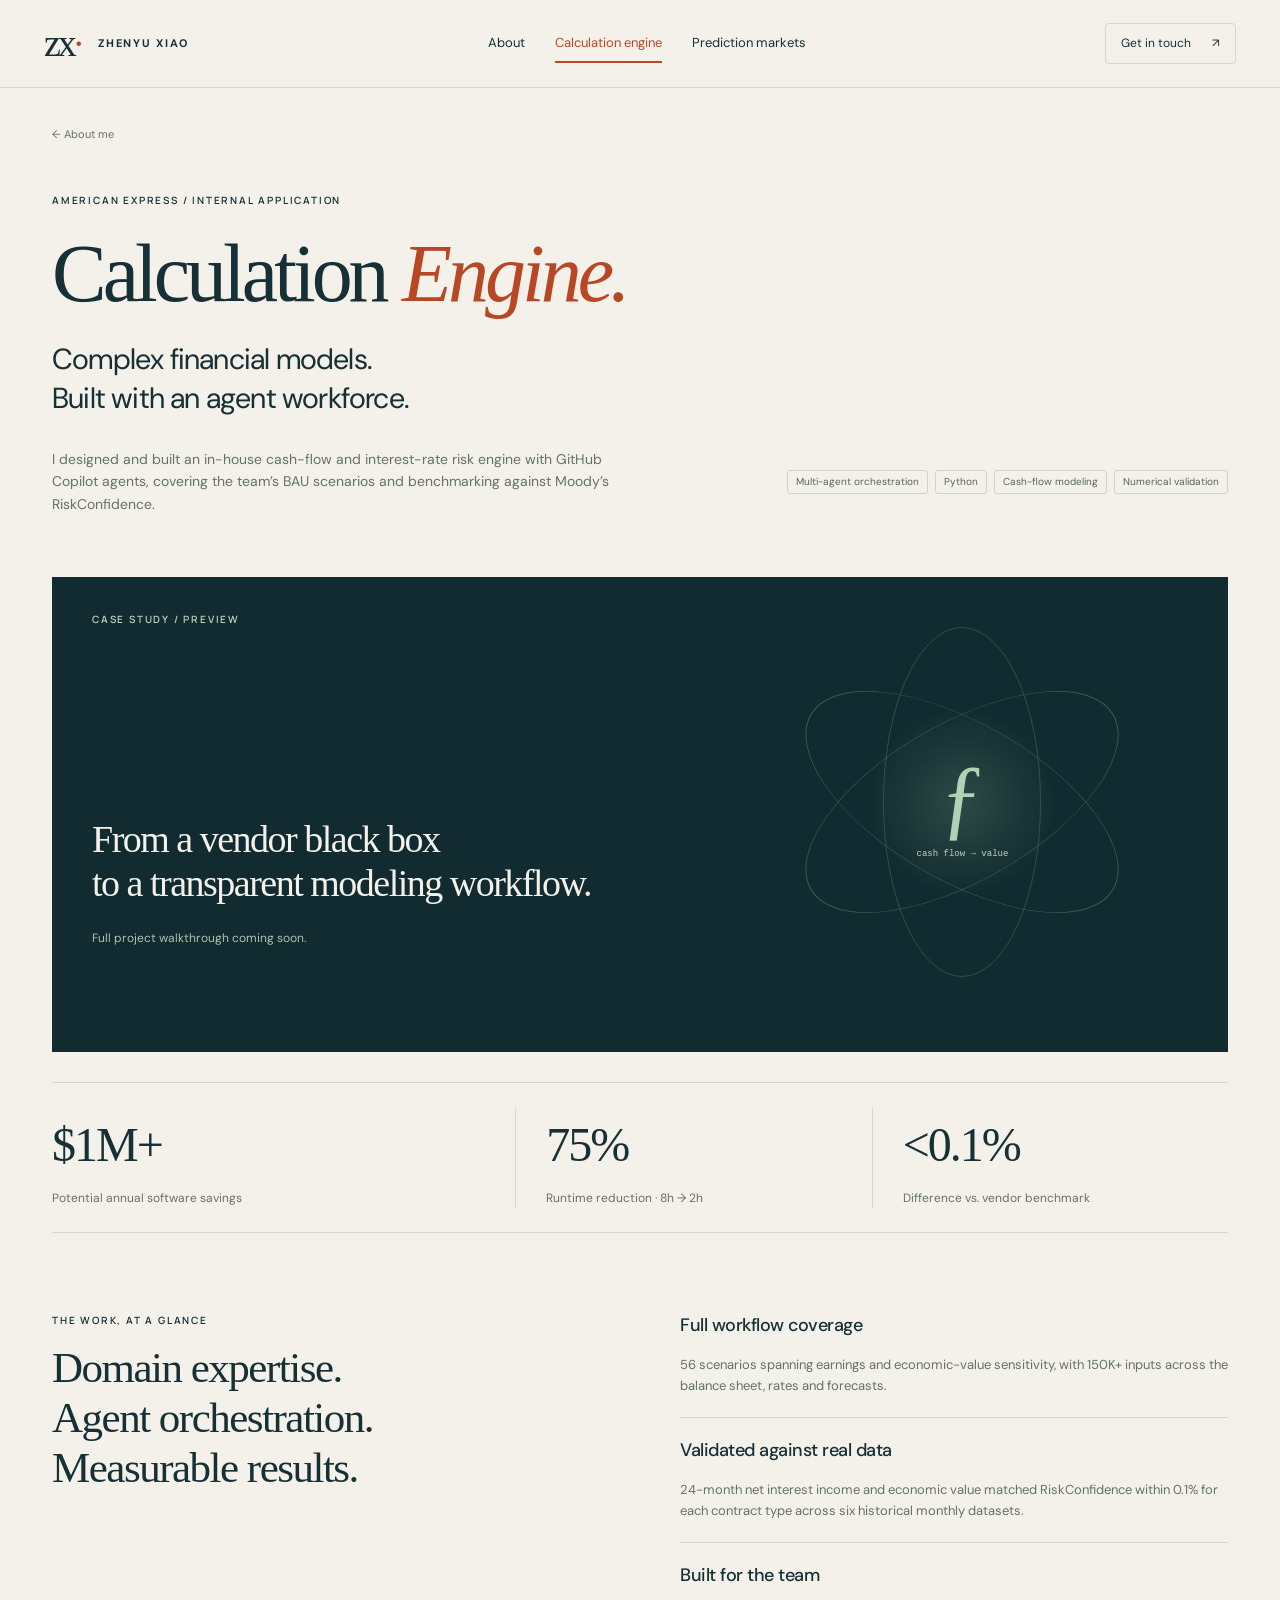
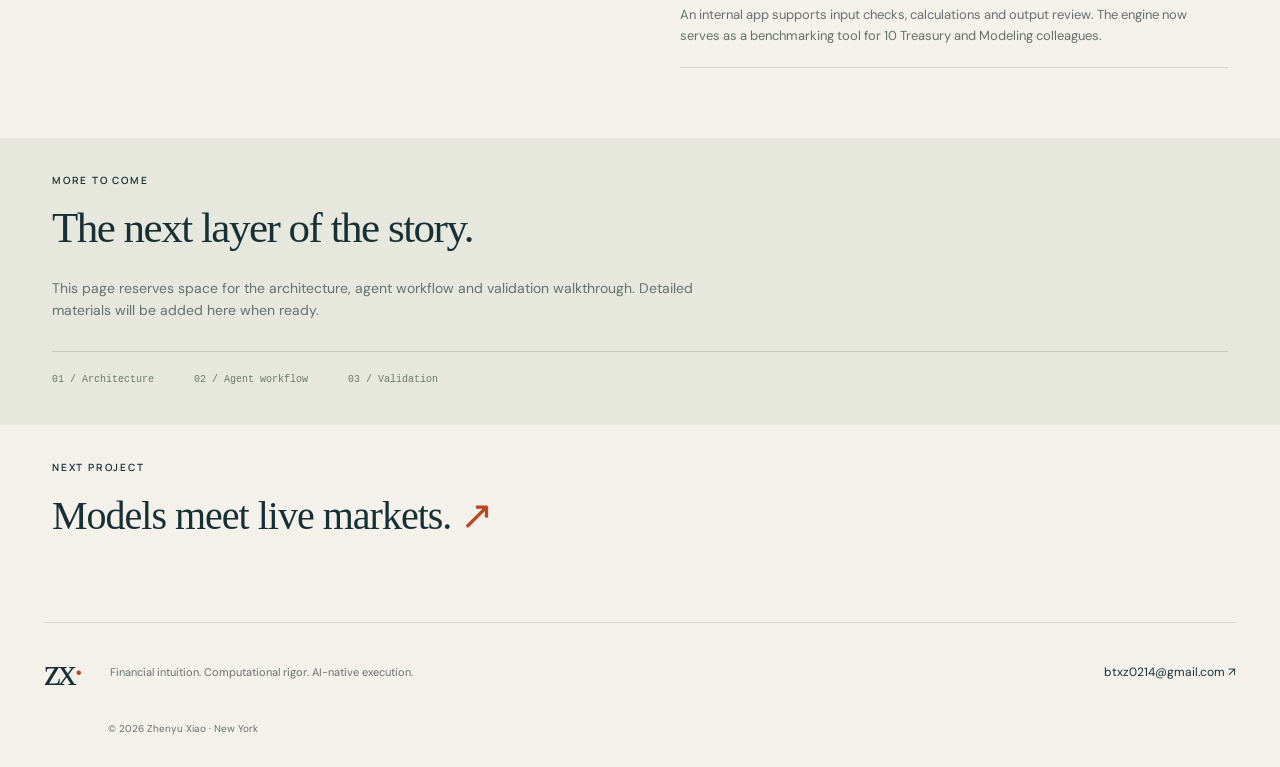
==== calculation-engine.html @ 81c1f1ec "Add personal portfolio website" ====
<!doctype html><html lang="en"><head><meta charset="utf-8"><meta name="viewport" content="width=device-width, initial-scale=1"><meta name="description" content="Zhenyu Xiao — finance, AI agents and systems that work in real markets."><meta name="theme-color" content="#eeede6"><title>Calculation Engine — Zhenyu Xiao</title><link rel="icon" href="icon.svg" type="image/svg+xml"><link rel="stylesheet" href="style.css"><script src="data.js" defer></script><script src="app.js" defer></script></head><body><a class="skip" href="#main">Skip to content</a><header class="header"><a class="identity" href="index.html" aria-label="Zhenyu Xiao home"><span class="monogram">zx<span>·</span></span><span class="identity-name">ZHENYU XIAO</span></a><nav aria-label="Main navigation"><a href="index.html" >About</a><a href="calculation-engine.html" aria-current="page">Calculation engine</a><a href="polymarket.html" >Prediction markets</a></nav><a class="contact" href="mailto:btxz0214@gmail.com">Get in touch <span>↗</span></a></header><main id="main"><section class="wrap project-hero"><a class="back" href="index.html">← About me</a><div class="eyebrow">AMERICAN EXPRESS / INTERNAL APPLICATION</div><h1>Calculation <em>Engine.</em></h1><p class="project-deck">Complex financial models.<br>Built with an agent workforce.</p><div class="project-intro"><p>I designed and built an in-house cash-flow and interest-rate risk engine with GitHub Copilot agents, covering the team’s BAU scenarios and benchmarking against Moody’s RiskConfidence.</p><div class="tags"><span>Multi-agent orchestration</span><span>Python</span><span>Cash-flow modeling</span><span>Numerical validation</span></div></div></section><section class="wrap"><div class="engine-cover"><span class="eyebrow">CASE STUDY / PREVIEW</span><div class="engine-art" aria-hidden="true"><div class="engine-orbit orbit-a"></div><div class="engine-orbit orbit-b"></div><div class="engine-orbit orbit-c"></div><div class="engine-core">ƒ<span>cash flow → value</span></div></div><h2>From a vendor black box<br>to a transparent modeling workflow.</h2><p>Full project walkthrough coming soon.</p></div><div class="metrics engine-metrics"><div><strong>$1M+</strong><p>Potential annual software savings</p></div><div><strong>75%</strong><p>Runtime reduction · 8h → 2h</p></div><div><strong>&lt;0.1%</strong><p>Difference vs. vendor benchmark</p></div></div></section><section class="wrap engine-summary"><div><span class="eyebrow">THE WORK, AT A GLANCE</span><h2>Domain expertise.<br>Agent orchestration.<br>Measurable results.</h2></div><div><article><h3>Full workflow coverage</h3><p>56 scenarios spanning earnings and economic-value sensitivity, with 150K+ inputs across the balance sheet, rates and forecasts.</p></article><article><h3>Validated against real data</h3><p>24-month net interest income and economic value matched RiskConfidence within 0.1% for each contract type across six historical monthly datasets.</p></article><article><h3>Built for the team</h3><p>An internal app supports input checks, calculations and output review. The engine now serves as a benchmarking tool for 10 Treasury and Modeling colleagues.</p></article></div></section><section class="wrap placeholder"><span class="eyebrow">MORE TO COME</span><h2>The next layer of the story.</h2><p>This page reserves space for the architecture, agent workflow and validation walkthrough. Detailed materials will be added here when ready.</p><div class="placeholder-grid"><span>01 / Architecture</span><span>02 / Agent workflow</span><span>03 / Validation</span></div></section><section class="next-project wrap"><span class="eyebrow">NEXT PROJECT</span><a href="polymarket.html">Models meet live markets. <span>↗</span></a></section></main><footer><a class="monogram" href="index.html">zx<span>·</span></a><p>Financial intuition. Computational rigor. AI-native execution.</p><a href="mailto:btxz0214@gmail.com">btxz0214@gmail.com ↗</a><small>© 2026 Zhenyu Xiao · New York</small></footer></body></html>
---- style.css ----
@import url('https://fonts.googleapis.com/css2?family=DM+Sans:wght@400;500;600;700&family=Manrope:wght@400;500;600;700;800&display=swap');
:root{--paper:#f3f1e9;--ink:#163036;--muted:#65716d;--line:#d4d8ce;--accent:#b84725;--dark:#122b30;--mint:#a6c5b0;--negative:#ab493b}*{box-sizing:border-box}html{scroll-behavior:smooth;scroll-padding-top:110px}body{margin:0;color:var(--ink);background:var(--paper);font:16px/1.6 'DM Sans',Arial,sans-serif}a{color:inherit;text-decoration:none}button,input{font:inherit}button,a,input{touch-action:manipulation}button{cursor:pointer}button:focus-visible,a:focus-visible,input:focus-visible,summary:focus-visible{outline:3px solid #de754d;outline-offset:5px}::selection{background:#e2ae7d;color:#102a2e}.wrap{max-width:1280px;margin:auto;padding-left:52px;padding-right:52px}.header{max-width:1440px;margin:auto;padding:22px 44px;display:flex;align-items:center;justify-content:space-between;gap:30px;border-bottom:1px solid var(--line)}.identity{display:flex;align-items:center;gap:18px}.monogram{font-family:Georgia,serif;font-size:38px;letter-spacing:-3px;line-height:1}.monogram span{color:var(--accent)}.identity-name{font-size:11px;letter-spacing:1.7px;font-weight:700}.header nav{display:flex;gap:30px;font-size:13px}.header nav a{padding:11px 0;position:relative}.header nav a[aria-current]{color:var(--accent)}.header nav a[aria-current]:after{content:'';position:absolute;bottom:2px;left:0;width:100%;height:2px;background:var(--accent)}.contact{font-size:12px;border:1px solid var(--line);padding:10px 15px;border-radius:4px}.contact span{margin-left:18px}.skip{position:fixed;top:-100px;background:white;padding:10px;z-index:99}.skip:focus{top:0}.eyebrow{display:block;font:600 10px/1.5 'Manrope',Arial,sans-serif;letter-spacing:1.8px}.status-dot{display:inline-block;width:6px;height:6px;background:var(--accent);border-radius:50%;vertical-align:2px;margin-right:7px}h1,h2,h3,p{margin-top:0}h1,h2,h3{font-weight:500}h1{font-family:Georgia,'Times New Roman',serif;font-size:clamp(44px,6.4vw,88px);letter-spacing:-4px;line-height:1.09;margin:29px 0 33px}em{font-family:Georgia,serif;font-weight:400;color:var(--accent)}h2{font-family:Georgia,serif;font-size:43px;letter-spacing:-1.5px;line-height:1.16;margin:15px 0 24px}h3{font-size:21px;line-height:1.35;letter-spacing:-.5px}p{color:var(--muted)}.hero{padding-top:73px;padding-bottom:64px}.hero-bottom{display:flex;justify-content:space-between;align-items:end;gap:50px}.hero-bottom p{max-width:640px;font-size:16px;margin:0}.text-link{font-size:13px;border-bottom:1px solid var(--ink);padding-bottom:7px;white-space:nowrap}.text-link span{margin-left:50px}.field-section{padding-bottom:36px}.field-head{display:flex;align-items:end;justify-content:space-between;gap:40px;margin-bottom:22px}.field-head h2{font-size:30px;margin-bottom:0}.field-head p{font-size:13px;margin:0}.field{position:relative;border-radius:5px;background:var(--dark);height:465px;overflow:hidden;color:var(--paper)}#constellation{position:absolute;width:100%;height:100%;inset:0}.field-grid{position:absolute;inset:0;pointer-events:none;background:linear-gradient(90deg,transparent 49.9%,#b9d4bd0a 50%,transparent 50.1%),linear-gradient(transparent 49.8%,#b9d4bd0a 50%,transparent 50.2%);background-size:90px 90px}.field-top{position:absolute;top:23px;left:30px;right:30px;display:flex;justify-content:space-between;align-items:center;font-size:9px;letter-spacing:1.6px;color:#bdd1c5}.field-top button{font-size:10px;color:#bdd1c5;border:0;background:transparent;padding:6px;letter-spacing:0}.field-controls{position:absolute;bottom:26px;left:30px;display:flex;gap:8px}.field-controls button{color:#b9cbc2;background:#17383c;border:1px solid #4b6260;border-radius:3px;padding:8px 12px;font-size:10px}.field-controls button[aria-pressed=true]{color:#172e33;background:#deebdb;border-color:#deebdb}.field-caption{position:absolute;top:119px;left:6%;width:32%;pointer-events:none}.field-caption a{pointer-events:auto;font-size:11px;border-bottom:1px solid #adbcac;padding-bottom:5px;display:inline-block;margin-top:10px}.field-caption h3{font-family:Georgia,serif;font-size:30px;margin:13px 0 17px;letter-spacing:-.6px}.field-caption p{color:#a5bbb4;font-size:13px;max-width:270px}.field-caption>span{font-family:monospace;font-size:10px;color:#c2b384}.field-note{position:absolute;bottom:31px;right:30px;font-size:9px;color:#9fb5ad}.orbit-label{position:absolute;font:9px monospace;letter-spacing:1px;color:#c6d7c4;pointer-events:none}.label-one{top:90px;left:53%}.label-two{top:340px;left:51%}.label-three{top:203px;right:3%}.selected{padding-top:62px;padding-bottom:70px}.section-heading{position:relative;margin-bottom:35px}.section-heading h2{margin-bottom:0}.project-row{display:grid;grid-template-columns:40px 1fr 200px;gap:25px;padding:37px 0;border-top:1px solid var(--line);transition:background .2s}.project-row:last-child{border-bottom:1px solid var(--line)}.project-row:hover{background:#e9e9df}.project-index{font:11px monospace;padding-top:4px;color:var(--muted)}.project-row h3{font-family:Georgia,serif;font-size:32px;margin:10px 0}.project-row h3 span{font-family:Arial;font-size:22px;margin-left:13px;display:inline-block;transition:transform .2s}.project-row:hover h3 span{transform:translate(3px,-3px)}.project-row p{font-size:14px;max-width:650px;margin-bottom:20px}.tags{display:flex;flex-wrap:wrap;gap:7px}.tags span{font-size:10px;border:1px solid #cfd4c9;border-radius:3px;padding:3px 8px;color:#57645e}.project-number{border-left:1px solid var(--line);padding-left:28px;align-self:center}.project-number strong{display:block;font:500 44px Georgia,serif;letter-spacing:-2px}.project-number span{display:block;font-size:11px;line-height:1.7;color:var(--muted);margin-top:13px}.journey{display:grid;grid-template-columns:1fr 1.1fr;gap:90px;padding-top:30px;padding-bottom:90px}.journey-intro p{max-width:330px;font-size:14px}.location{border-top:1px solid var(--line);margin-top:45px;padding-top:20px;max-width:240px}.location span,.location strong{display:block}.location span{font:10px monospace;color:var(--muted)}.location strong{font-size:15px;margin-top:7px;font-weight:500}.timeline{border-left:1px solid #b7c2b5;padding-left:32px}.timeline article{position:relative;padding-bottom:33px}.timeline article:last-child{padding-bottom:0}.timeline article:before{content:'';position:absolute;top:7px;left:-37px;width:9px;height:9px;background:var(--paper);border:1px solid #708679;border-radius:50%}.timeline article:first-child:before{background:var(--accent);border-color:var(--accent)}.timeline time{font:10px monospace;color:var(--accent);letter-spacing:1px}.timeline h3{font-size:21px;margin:10px 0 4px}.timeline article>span{font-size:12px;color:#4c5e59}.timeline p{font-size:13px;margin:13px 0 0}.skills{border-top:1px solid var(--line);border-bottom:1px solid var(--line);padding-top:30px;padding-bottom:30px;display:grid;grid-template-columns:180px 1.2fr 1fr;gap:50px}.skills h3{font-size:14px}.skills p{font-size:12px;margin:0;line-height:1.9}.outro{padding-top:85px;padding-bottom:90px}.outro h2{font-size:52px}.button{display:inline-block;background:var(--ink);color:var(--paper);padding:14px 20px;font-size:12px;border-radius:3px}.button:hover{background:#274e52}footer{border-top:1px solid var(--line);margin:0 44px;padding:30px 0;display:flex;align-items:center;gap:30px;flex-wrap:wrap}footer p{font-size:11px;margin:0;flex:1}footer>a:not(.monogram){font-size:12px}footer small{font-size:10px;color:var(--muted);width:100%;padding-left:64px}.project-hero{padding-top:32px;padding-bottom:62px}.back{font-size:11px;color:var(--muted);display:inline-block;margin-bottom:50px}.project-hero h1{margin:21px 0}.project-deck{font-size:29px;color:var(--ink);line-height:1.35;letter-spacing:-.8px;margin-bottom:30px}.project-intro{display:grid;grid-template-columns:1.2fr 1fr;gap:90px;align-items:center}.project-intro p{font-size:14px;margin:0}.project-intro .tags{justify-content:flex-end}.performance{padding-bottom:70px}.period{position:absolute;right:0;bottom:5px;font:11px monospace;color:var(--muted)}.metrics{display:grid;grid-template-columns:1.3fr 1fr 1fr;border-top:1px solid var(--line);border-bottom:1px solid var(--line);padding:24px 0}.metrics>div{padding-left:30px;border-left:1px solid var(--line)}.metrics>div:first-child{padding-left:0;border:0}.metrics strong{font-family:Georgia,serif;font-weight:400;font-size:48px;letter-spacing:-2px}.metrics strong span{font-size:31px}.metrics p{font-size:12px;margin:5px 0 0}.method-note{font-size:11px;line-height:1.7;margin-top:15px}.chart-panel{background:var(--dark);color:var(--paper);padding:28px 30px;border-radius:4px;margin:28px 0 35px}.chart-header{display:flex;justify-content:space-between;align-items:start}.chart-header .eyebrow{color:#afc7bc;font-size:9px}.chart-header strong{font:32px Georgia;display:block;margin-top:9px}.chart-switch{display:flex;border:1px solid #526a64;border-radius:3px;padding:3px;gap:3px}.chart-switch button{font-size:10px;border:0;background:transparent;color:#c2d1c8;padding:6px 10px;border-radius:2px}.chart-switch button[aria-pressed=true]{background:#d9e6d4;color:#163036}.pnl-chart{height:265px;margin-top:20px}.pnl-chart svg{height:100%;width:100%;overflow:visible}.chart-bottom{display:flex;justify-content:space-between;gap:20px;font-size:10px;color:#bdcec3}.chart-panel input{width:100%;accent-color:#bad1b6;margin-top:18px;cursor:ew-resize}.chart-data{font-size:11px;color:#c2d1c8;margin-top:15px}.chart-data summary{cursor:pointer}.table-scroll{max-height:260px;overflow:auto;margin-top:15px}table{width:100%;border-collapse:collapse;font-size:12px}td,th{text-align:right;padding:8px 12px;border-bottom:1px solid #365055}td:first-child,th:first-child{text-align:left}.breakdown-head{display:flex;justify-content:space-between;align-items:center}.breakdown-head h3{font-size:19px;margin:0}.breakdown-head>span{font-size:10px;color:var(--muted)}.breakdown{margin-top:18px;border-top:1px solid var(--line)}.breakdown-row{display:grid;grid-template-columns:235px 1fr 125px;align-items:center;gap:25px;border-bottom:1px solid var(--line);padding:16px 0}.breakdown-label{font-size:13px}.breakdown-label small{display:block;font-size:10px;color:var(--muted);margin-top:3px}.bar-track{height:5px;position:relative;background:#e1e3d9;border-radius:4px}.bar-fill{display:block;height:5px;background:#537865;border-radius:4px}.breakdown-row.negative .bar-fill{background:#ba695b}.breakdown-value{text-align:right;font:19px Georgia}.negative .breakdown-value{color:var(--negative)}.strategy-section{background:#e7e9df;padding:65px 0}.sport-switch{display:flex;border-bottom:1px solid #b7c4b5;margin-top:40px}.sport-switch button{flex:1;text-align:left;border:0;background:transparent;color:#65756b;padding:15px 18px;font:10px monospace;border-bottom:2px solid transparent}.sport-switch button span{font:20px 'DM Sans',Arial;margin:0 26px 0 14px}.sport-switch button[aria-pressed=true]{border-color:var(--ink);color:var(--ink)}.strategy-content{display:grid;grid-template-columns:.85fr 1.2fr;gap:80px;padding:36px 0 38px;min-height:360px}.strategy-content h3{font:32px/1.15 Georgia;margin:12px 0 18px}.strategy-content p{font-size:13px}.strategy-content .family{border-top:1px solid #c3cbbd;padding:16px 0}.family h4{font-size:14px;font-weight:500;margin:0 0 6px}.family p{font-size:12px;margin:0}.family:first-child{border:0;padding-top:0}.family em{font:9px 'DM Sans';color:var(--accent);font-style:normal;letter-spacing:.7px;display:inline-block;margin-top:7px}.constraint-demo{border-top:1px solid #bfc9ba;padding-top:32px;display:grid;grid-template-columns:1fr 1fr;gap:70px}.constraint-demo h3{font:26px Georgia;margin:12px 0 20px}.constraint-demo p{font-size:13px}.constraint-demo .method-note{font-size:10px}.demo-console{padding:25px;background:#f4f4eb;border:1px solid #c7d0bf;border-radius:3px}.demo-heading{display:flex;justify-content:space-between;align-items:center;font:10px monospace}.demo-heading strong{font:40px Georgia}.demo-console label{font-size:11px;display:block;margin:12px 0}.demo-console input{width:100%;accent-color:var(--ink)}.demo-scale{display:flex;justify-content:space-between;font:9px monospace;color:var(--muted)}.payoff-state{margin-top:30px;border-top:1px solid var(--line);padding-top:20px;font:11px monospace;color:#687467}.payoff-state span{display:block;font:12px 'DM Sans';margin-top:7px}.payoff-state.locked{color:#206444}.engineering{padding-top:75px;padding-bottom:75px}.architecture{display:flex;background:var(--dark);color:var(--paper);padding:30px;gap:15px;margin:40px 0}.architecture>div{flex:1}.architecture>i{align-self:center;font-style:normal;color:#b3c4b3}.architecture span{font:9px monospace;color:#b4c9b7}.architecture h3{font:25px Georgia;margin:10px 0}.architecture p{font-size:11px;color:#b8c9bf;margin:0}.engineering-grid{display:grid;grid-template-columns:repeat(3,1fr);gap:40px}.engineering-grid h3{font-size:17px;margin-top:14px}.engineering-grid p{font-size:13px}.small-index{font:11px monospace;color:var(--accent)}.agent-section{display:grid;grid-template-columns:1fr 1fr;gap:90px;padding-top:35px;padding-bottom:75px;border-top:1px solid var(--line)}.agent-section>div>p{font-size:14px;max-width:450px}.agent-loop{list-style:none;padding:0;margin:0}.agent-loop li{display:flex;gap:20px;padding:18px 0;border-bottom:1px solid var(--line)}.agent-loop li>span{font:10px monospace;color:var(--accent);padding-top:4px}.agent-loop h3{font-size:16px;margin-bottom:7px}.agent-loop p{font-size:12px;margin:0}.next-project{padding-top:35px;padding-bottom:80px}.next-project>a{font:40px/1.3 Georgia;display:block;margin-top:15px;letter-spacing:-1px}.next-project>a>span{color:var(--accent)}.engine-cover{min-height:475px;position:relative;background:var(--dark);color:var(--paper);padding:35px 40px;overflow:hidden}.engine-cover>.eyebrow{color:#bfd0bf}.engine-cover h2{position:relative;margin-top:190px;max-width:650px;font-size:38px}.engine-cover p{position:relative;color:#adc2b4;font-size:12px}.engine-art{position:absolute;right:6%;top:30px;width:390px;height:390px}.engine-orbit{position:absolute;border:1px solid #6f948078;border-radius:50%;inset:20px;transform:rotate(-30deg) scaleY(.45)}.orbit-b{transform:rotate(30deg) scaleY(.45)}.orbit-c{transform:rotate(90deg) scaleY(.45)}.engine-core{position:absolute;inset:100px;display:flex;align-items:center;justify-content:center;flex-direction:column;font:90px Georgia;color:#b0d3b5;border-radius:50%;background:radial-gradient(#799e8044,transparent 70%)}.engine-core span{font:9px monospace;color:#bed6c4;white-space:nowrap}.engine-metrics{margin-top:30px}.engine-summary{display:grid;grid-template-columns:1fr 1fr;gap:80px;padding-top:80px;padding-bottom:70px}.engine-summary article{padding:20px 0;border-bottom:1px solid var(--line)}.engine-summary article:first-child{padding-top:0}.engine-summary h3{font-size:18px}.engine-summary p{font-size:13px;margin:0}.placeholder{background:#e6e8dd;padding-top:35px;padding-bottom:40px}.placeholder p{max-width:650px;font-size:14px}.placeholder-grid{display:flex;gap:40px;border-top:1px solid #c4ccbd;padding-top:22px;margin-top:30px;font:10px monospace;color:#6c7a6a}
@media(min-width:1500px){.hero h1{font-size:88px}}@media(max-width:1000px){.wrap{padding-left:30px;padding-right:30px}.header{padding:18px 30px;gap:20px}.identity-name{display:none}.header nav{gap:20px}.journey,.agent-section{gap:45px}.skills{grid-template-columns:1fr 1fr;gap:30px}.skills>.eyebrow{grid-column:1/-1}.project-row{grid-template-columns:25px 1fr 150px;gap:18px}.field-caption{width:36%}.field-caption h3{font-size:27px}.field-note{display:none}.label-three{right:2%;font-size:8px}.project-intro{gap:40px}.strategy-content{gap:40px}.constraint-demo{gap:35px}.metrics strong{font-size:40px}.breakdown-row{grid-template-columns:210px 1fr 115px;gap:20px}.engine-art{right:-5%}.engine-cover h2{font-size:34px}}@media(max-width:650px){.wrap{padding-left:22px;padding-right:22px}.header{padding:15px 22px;flex-wrap:wrap;gap:15px}.identity-name{display:block;font-size:9px}.monogram{font-size:33px}.header nav{order:3;width:100%;gap:22px;justify-content:space-between;font-size:11px}.header nav a{padding:3px 0 8px}.contact{font-size:10px;padding:7px 10px}.contact span{margin-left:7px}.hero{padding-top:43px;padding-bottom:42px}h1{font-size:45px;letter-spacing:-2px;line-height:1.12;margin-top:23px}h2{font-size:33px;letter-spacing:-1px}.hero-bottom{display:block}.hero-bottom p{font-size:14px}.hero-bottom .text-link{display:inline-block;margin-top:24px}.field-head{display:block}.field-head h2{font-size:27px}.field-head p{margin-top:14px;font-size:12px}.field{height:560px}.field-top{left:20px;right:18px;top:18px;font-size:8px}.field-caption{top:72px;left:23px;width:80%}.field-caption h3{font-size:26px}.field-caption p{font-size:12px;max-width:290px}.field-caption a{margin-top:0}.field-controls{left:15px;right:15px;bottom:17px;gap:4px;justify-content:center}.field-controls button{padding:8px 7px;font-size:9px}.label-one{top:308px;left:14%}.label-two{top:464px;left:25%}.label-three{top:399px;right:6%;font-size:7px}.selected{padding-top:30px;padding-bottom:50px}.project-row{grid-template-columns:20px 1fr;gap:12px;padding:26px 0}.project-row h3{font-size:27px}.project-row p{font-size:13px}.project-number{grid-column:2;border:0;border-top:1px solid var(--line);padding:15px 0 0;display:flex;align-items:center;gap:18px}.project-number strong{font-size:32px}.project-number span{font-size:10px;margin:0}.journey{display:block;padding-top:10px;padding-bottom:45px}.journey-intro{margin-bottom:30px}.location{display:none}.timeline{margin-left:4px;padding-left:25px}.timeline article:before{left:-30px}.skills{display:block;padding-top:25px;padding-bottom:10px}.skills>div{margin:25px 0}.outro{padding-top:48px;padding-bottom:50px}.outro h2{font-size:37px}footer{margin:0 22px;gap:17px;padding-top:22px}footer p{font-size:10px;flex-basis:70%}footer>a:not(.monogram){font-size:11px}footer small{padding:0}.project-hero{padding-top:25px;padding-bottom:40px}.back{margin-bottom:35px}.project-hero h1{font-size:45px}.project-deck{font-size:23px}.project-intro{display:block}.project-intro .tags{justify-content:flex-start;margin-top:22px}.period{position:static;display:block;margin-top:15px}.metrics{padding:18px 0;grid-template-columns:1.2fr 1fr 1fr}.metrics>div{padding-left:12px}.metrics strong{font-size:27px;letter-spacing:-1.2px}.metrics strong span{font-size:19px}.metrics p{font-size:9px}.method-note{font-size:10px}.chart-panel{padding:20px 15px}.chart-header .eyebrow{font-size:7px;letter-spacing:1px}.chart-header strong{font-size:25px}.chart-switch button{font-size:9px;padding:5px}.pnl-chart{height:220px}.chart-bottom{font-size:9px;display:block}.chart-bottom>span:last-child{display:block;margin-top:5px}.breakdown-head{display:block}.breakdown-head>span{display:block;margin-top:5px}.breakdown-row{grid-template-columns:1fr 92px;gap:9px}.breakdown-label{font-size:12px}.bar-track{grid-column:1;grid-row:auto}.breakdown-value{grid-column:2;grid-row:1/3;font-size:17px}.breakdown-row{position:relative}.breakdown-row .breakdown-value{grid-row:1}.breakdown-label small{font-size:9px}.performance{padding-bottom:45px}.strategy-section{padding-top:40px;padding-bottom:40px}.sport-switch{margin-top:24px}.sport-switch button{padding:12px 5px;font-size:8px}.sport-switch button span{font-size:15px;margin:0 5px}.strategy-content{display:block;padding-top:28px;min-height:0}.strategy-content h3{font-size:29px}.strategy-content>div:last-child{margin-top:25px}.constraint-demo{display:block;padding-top:25px}.demo-console{margin-top:25px}.engineering{padding-top:45px;padding-bottom:40px}.architecture{display:grid;grid-template-columns:1fr;gap:15px;padding:25px;margin:25px 0}.architecture>i{transform:rotate(90deg);justify-self:start;margin-left:5px}.architecture p{max-width:250px}.engineering-grid{display:block}.engineering-grid article{margin-top:25px}.agent-section{display:block;padding-top:30px;padding-bottom:40px}.agent-loop{margin-top:20px}.next-project{padding-bottom:45px}.next-project>a{font-size:30px}.engine-cover{padding:25px;min-height:430px}.engine-cover h2{margin-top:240px;font-size:27px}.engine-art{width:270px;height:270px;right:3%;top:35px}.engine-core{inset:70px;font-size:65px}.engine-core span{font-size:8px}.engine-summary{display:block;padding-top:45px;padding-bottom:45px}.engine-summary>div:last-child{margin-top:30px}.placeholder-grid{gap:20px;flex-wrap:wrap;font-size:9px}}
@media(prefers-reduced-motion:reduce){html{scroll-behavior:auto}*,*:before,*:after{animation:none!important;transition:none!important}}
/* Interactive system workbench */
.workbench{padding-top:15px;padding-bottom:35px}.hero+.journey{padding-top:20px}.build-board{background:var(--dark);color:var(--paper);border-radius:5px;padding:28px 32px;overflow:hidden}.board-nav{display:flex;align-items:center;justify-content:space-between;gap:20px}.project-toggle{display:flex;gap:6px}.project-toggle button{border:1px solid #566b66;border-radius:3px;padding:9px 14px;color:#c5d4ca;background:transparent;font-size:11px}.project-toggle button[aria-pressed=true]{background:#dde6d4;color:#163036;border-color:#dde6d4}.board-label{font:9px monospace;letter-spacing:1.3px;color:#9ab5aa}.board-body{display:grid;grid-template-columns:.8fr 1.5fr;gap:30px;align-items:center;padding:43px 0 38px}.board-story>.eyebrow{font-size:9px;color:#d4ba86}.board-story h3{font:34px/1.16 Georgia;margin:15px 0}.board-story p{font-size:12px;color:#b1c3b9;max-width:270px}.board-story>a{display:inline-block;font-size:11px;border-bottom:1px solid #829b8d;padding:5px 0;margin-top:5px}.system-drawing{position:relative;min-height:250px;display:flex;align-items:center;justify-content:space-between;gap:14px;padding-bottom:30px}.signal-paths{position:absolute;inset:0;width:100%;height:220px}.signal-paths path{fill:none;stroke:url(#signal-color);stroke-width:1;opacity:.3}.signal-paths .signal-flow{stroke-width:2;stroke-dasharray:8 35;opacity:.85;animation:signal 8s linear infinite}.input-stack{position:relative;display:flex;flex-direction:column;justify-content:space-between;height:184px;padding:5px 0;z-index:1}.input-stack span{font:8px monospace;letter-spacing:.7px;background:#20393d;border:1px solid #526860;border-radius:3px;padding:9px 8px;white-space:nowrap}.model-chip,.agent-chip,.result-chip{position:relative;background:#183338;border:1px solid #5a7166;border-radius:7px;width:100px;height:105px;display:flex;align-items:center;justify-content:center;flex-direction:column;gap:16px;z-index:1;transition:border-color .3s,background .3s,transform .3s}.model-chip>span{font:40px Georgia;color:#d6b986;line-height:1}.result-chip>span{font-size:27px;color:#bdd3ad;line-height:1.4}.system-drawing small{font:7px monospace;letter-spacing:.5px;color:#b3c6b9;white-space:nowrap}.agent-tiles{display:grid;grid-template-columns:repeat(2,13px);gap:5px}.agent-tiles i{height:13px;border:1px solid #b6cba9;border-radius:2px}.agent-tiles i:nth-child(2){background:#8da584}.agent-tiles i:nth-child(3){background:#ccb680}.drawing-caption{position:absolute;bottom:0;left:0;right:0;text-align:center;font:9px monospace;color:#9bb3a5}.build-board[data-stage="0"] .model-chip,.build-board[data-stage="1"] .agent-chip,.build-board[data-stage="2"] .result-chip{border-color:#e3c287;background:#294342;transform:translateY(-5px);box-shadow:0 8px 35px #0002}.build-stages{display:grid;grid-template-columns:repeat(3,1fr);border-top:1px solid #465c55;border-bottom:1px solid #465c55}.build-stages button{position:relative;padding:20px;text-align:left;border:0;border-right:1px solid #465c55;color:#a5bdb0;background:transparent}.build-stages button:last-child{border-right:0}.build-stages button[aria-pressed=true]{color:#f1eddd;background:#2b4240}.build-stages small{display:block;font:9px monospace;letter-spacing:.8px;margin-bottom:8px}.build-stages strong{font-size:15px;font-weight:500}.build-stages button>span{position:absolute;right:20px;top:36px}.stage-detail{display:flex;align-items:center;justify-content:space-between;gap:50px;padding:24px 20px 0;min-height:110px}.stage-detail>p{font-size:13px;max-width:620px;color:#b7c9bd;margin:0}.stage-detail>div{min-width:220px;border-left:1px solid #53695f;padding-left:30px}.stage-detail strong{font:32px Georgia;display:block;color:#dfc48e}.stage-detail span{font-size:10px;color:#b7c9bd;display:block;margin-top:5px}@keyframes signal{to{stroke-dashoffset:-344}}
@media(max-width:1000px){.board-body{grid-template-columns:1fr;gap:25px}.board-story{display:grid;grid-template-columns:1fr 1fr;gap:0 25px}.board-story>.eyebrow{grid-column:1/-1}.board-story h3{grid-row:2/4}.board-story p{margin-top:15px}.board-story>a{justify-self:start;margin:0;align-self:start}.system-drawing{max-width:650px;width:100%;margin:auto}.stage-detail{gap:25px}.stage-detail>div{min-width:190px}.board-label{display:none}}
@media(max-width:650px){.build-board{padding:20px 16px}.project-toggle{width:100%}.project-toggle button{flex:1;padding:9px 8px;font-size:10px}.board-body{padding:25px 0}.board-story{display:block}.board-story h3{font-size:30px}.board-story p{max-width:100%}.system-drawing{min-height:230px;gap:8px;flex-wrap:nowrap}.input-stack{height:165px}.input-stack span{font-size:6px;padding:7px 4px;letter-spacing:0}.model-chip,.agent-chip,.result-chip{width:61px;height:85px;gap:12px;flex-shrink:0}.system-drawing small{font-size:5px;letter-spacing:0}.model-chip>span{font-size:31px}.result-chip>span{font-size:23px}.agent-tiles{grid-template-columns:repeat(2,10px);gap:4px}.agent-tiles i{height:10px}.drawing-caption{font-size:7px;bottom:7px}.signal-paths{height:200px}.build-stages button{padding:13px 8px;min-height:82px}.build-stages strong{font-size:11px;display:block}.build-stages small{font-size:7px;letter-spacing:0}.build-stages button>span{display:none}.stage-detail{display:block;padding:18px 8px 0}.stage-detail>p{font-size:12px;min-height:80px}.stage-detail>div{border:0;border-top:1px solid #465c55;padding:14px 0 0;margin-top:18px}.stage-detail strong{font-size:30px}.workbench{padding-top:5px}.hero+.journey{padding-top:0}}
@media(prefers-reduced-motion:reduce){.signal-flow{animation:none!important}}
@media(max-width:1000px){.build-stages button>span{display:none}}
@media(max-width:370px){.model-chip,.agent-chip,.result-chip{width:48px}.system-drawing{gap:4px}.input-stack span{font-size:5px}.system-drawing small{font-size:4px}.project-toggle button{font-size:9px}}
.equity-basis{font-size:10px;color:#b7c9bd;margin:12px 0 0;line-height:1.6}
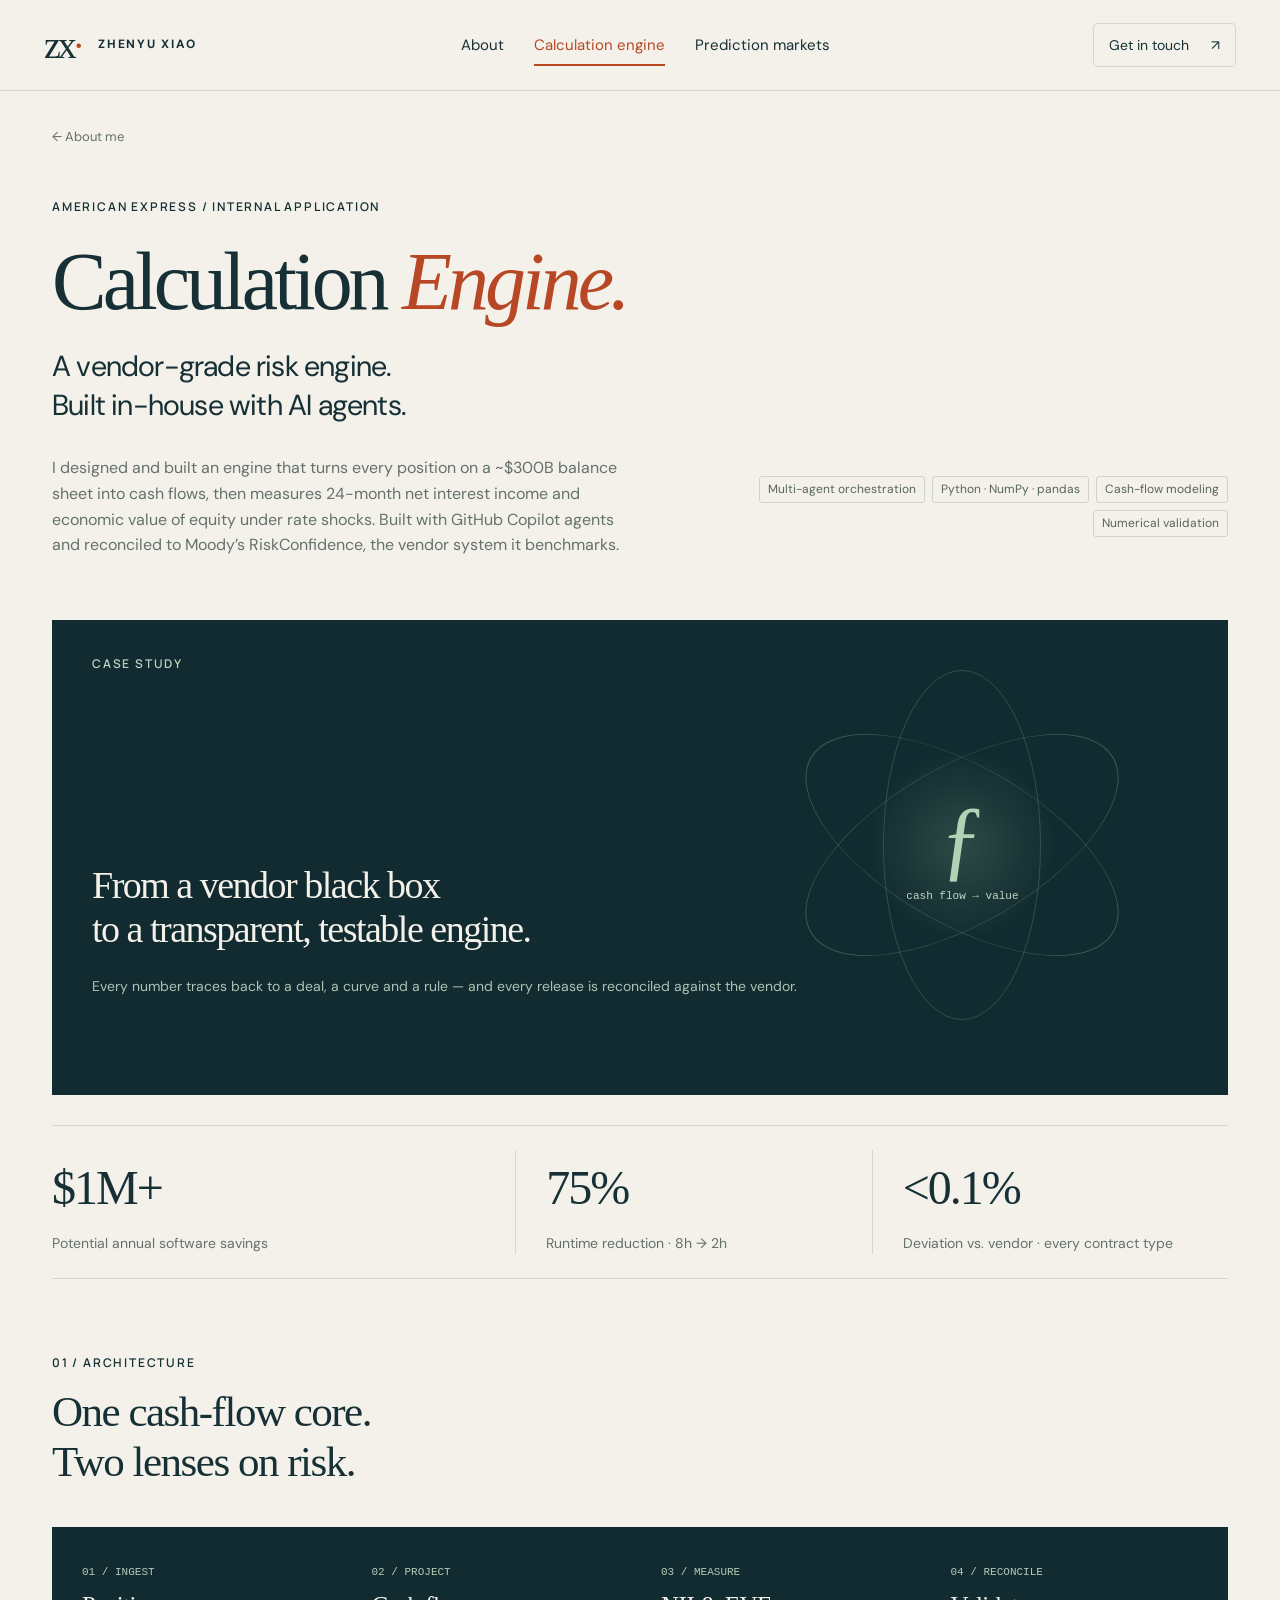
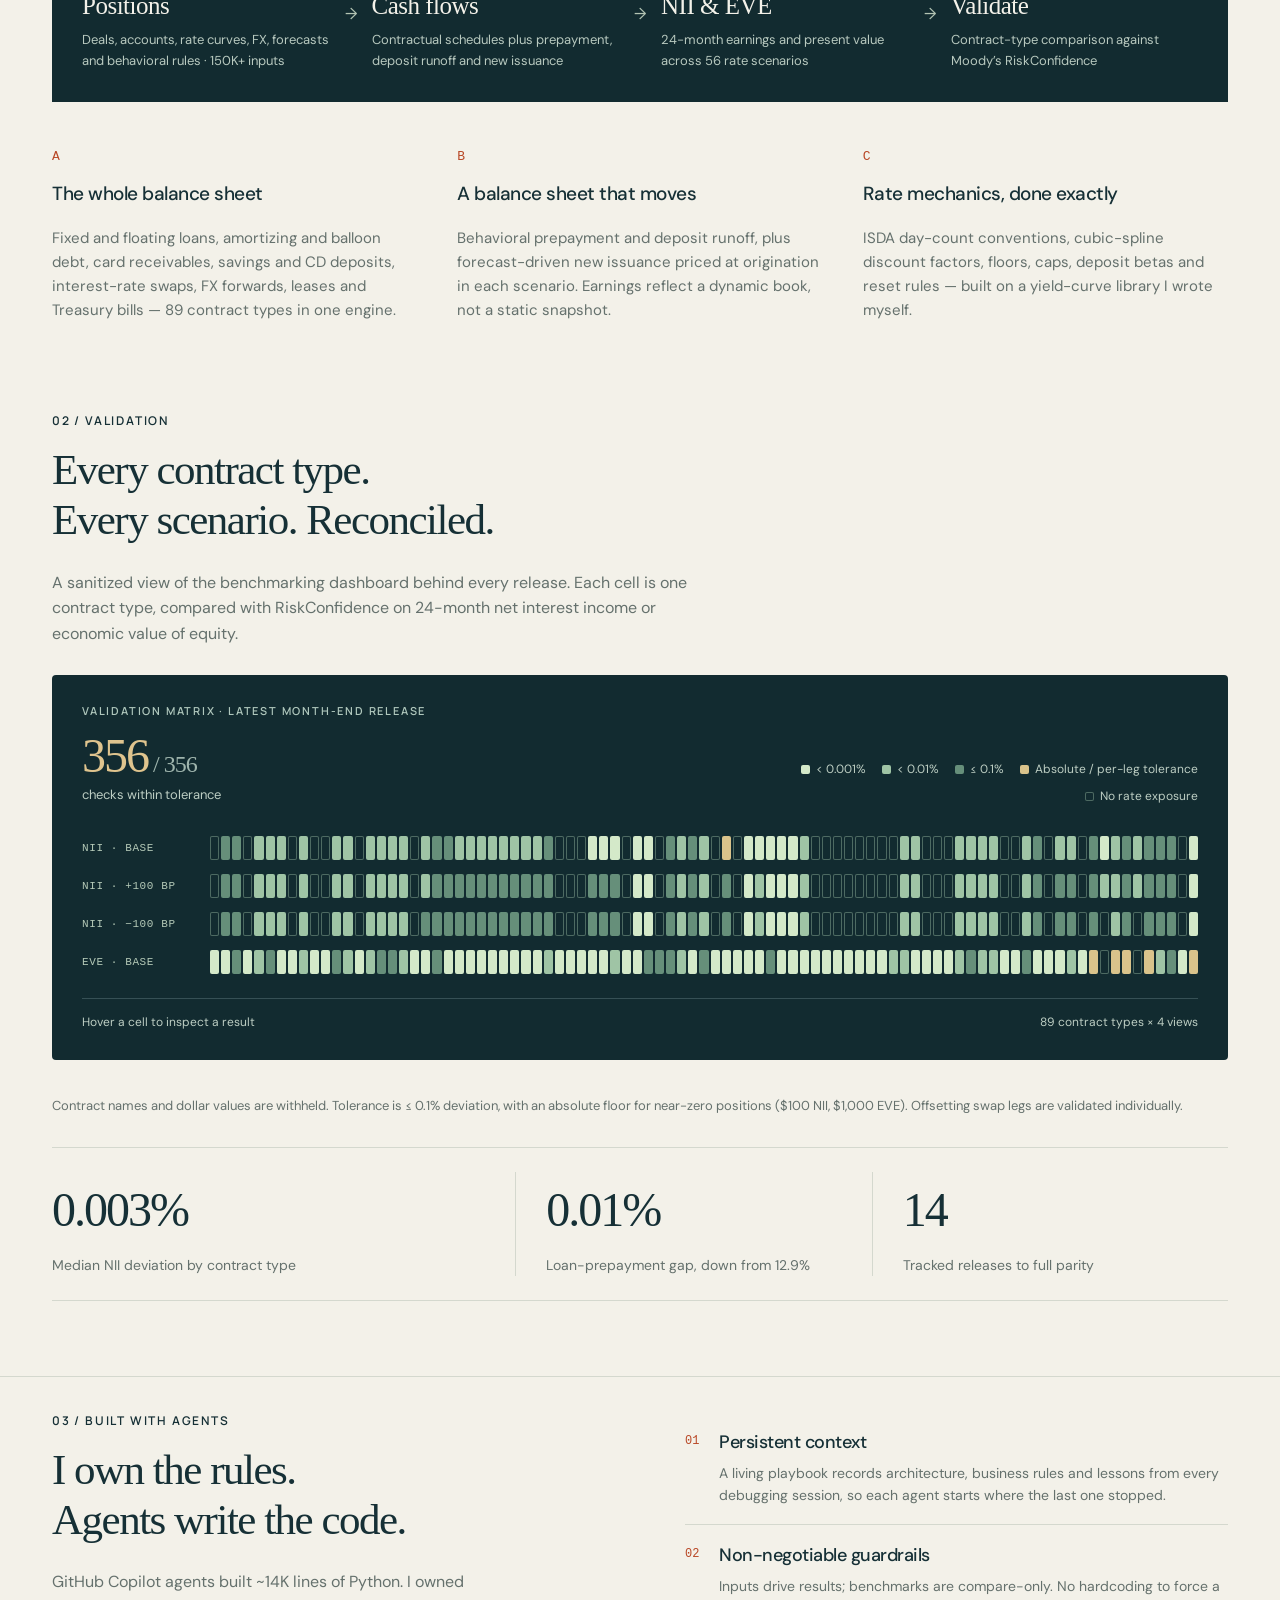
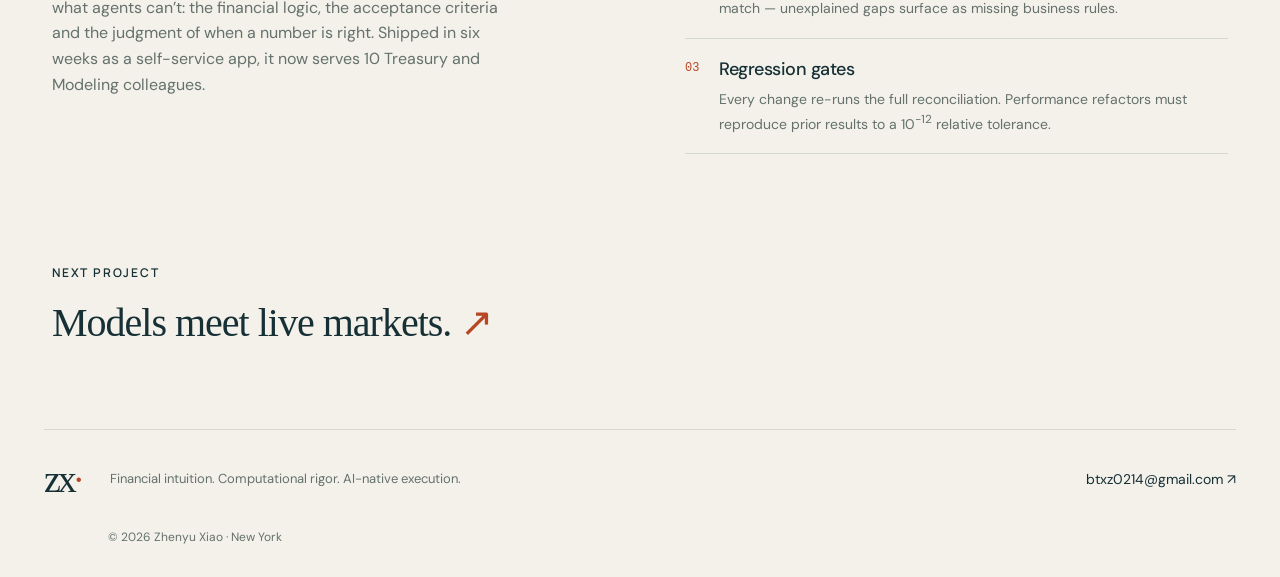
==== commit 95591fbb: "Update portfolio case study and AI engineering resume" ====
--- a/calculation-engine.html
+++ b/calculation-engine.html
@@ -1 +1,5 @@
-<!doctype html><html lang="en"><head><meta charset="utf-8"><meta name="viewport" content="width=device-width, initial-scale=1"><meta name="description" content="Zhenyu Xiao — finance, AI agents and systems that work in real markets."><meta name="theme-color" content="#eeede6"><title>Calculation Engine — Zhenyu Xiao</title><link rel="icon" href="icon.svg" type="image/svg+xml"><link rel="stylesheet" href="style.css"><script src="data.js" defer></script><script src="app.js" defer></script></head><body><a class="skip" href="#main">Skip to content</a><header class="header"><a class="identity" href="index.html" aria-label="Zhenyu Xiao home"><span class="monogram">zx<span>·</span></span><span class="identity-name">ZHENYU XIAO</span></a><nav aria-label="Main navigation"><a href="index.html" >About</a><a href="calculation-engine.html" aria-current="page">Calculation engine</a><a href="polymarket.html" >Prediction markets</a></nav><a class="contact" href="mailto:btxz0214@gmail.com">Get in touch <span>↗</span></a></header><main id="main"><section class="wrap project-hero"><a class="back" href="index.html">← About me</a><div class="eyebrow">AMERICAN EXPRESS / INTERNAL APPLICATION</div><h1>Calculation <em>Engine.</em></h1><p class="project-deck">Complex financial models.<br>Built with an agent workforce.</p><div class="project-intro"><p>I designed and built an in-house cash-flow and interest-rate risk engine with GitHub Copilot agents, covering the team’s BAU scenarios and benchmarking against Moody’s RiskConfidence.</p><div class="tags"><span>Multi-agent orchestration</span><span>Python</span><span>Cash-flow modeling</span><span>Numerical validation</span></div></div></section><section class="wrap"><div class="engine-cover"><span class="eyebrow">CASE STUDY / PREVIEW</span><div class="engine-art" aria-hidden="true"><div class="engine-orbit orbit-a"></div><div class="engine-orbit orbit-b"></div><div class="engine-orbit orbit-c"></div><div class="engine-core">ƒ<span>cash flow → value</span></div></div><h2>From a vendor black box<br>to a transparent modeling workflow.</h2><p>Full project walkthrough coming soon.</p></div><div class="metrics engine-metrics"><div><strong>$1M+</strong><p>Potential annual software savings</p></div><div><strong>75%</strong><p>Runtime reduction · 8h → 2h</p></div><div><strong>&lt;0.1%</strong><p>Difference vs. vendor benchmark</p></div></div></section><section class="wrap engine-summary"><div><span class="eyebrow">THE WORK, AT A GLANCE</span><h2>Domain expertise.<br>Agent orchestration.<br>Measurable results.</h2></div><div><article><h3>Full workflow coverage</h3><p>56 scenarios spanning earnings and economic-value sensitivity, with 150K+ inputs across the balance sheet, rates and forecasts.</p></article><article><h3>Validated against real data</h3><p>24-month net interest income and economic value matched RiskConfidence within 0.1% for each contract type across six historical monthly datasets.</p></article><article><h3>Built for the team</h3><p>An internal app supports input checks, calculations and output review. The engine now serves as a benchmarking tool for 10 Treasury and Modeling colleagues.</p></article></div></section><section class="wrap placeholder"><span class="eyebrow">MORE TO COME</span><h2>The next layer of the story.</h2><p>This page reserves space for the architecture, agent workflow and validation walkthrough. Detailed materials will be added here when ready.</p><div class="placeholder-grid"><span>01 / Architecture</span><span>02 / Agent workflow</span><span>03 / Validation</span></div></section><section class="next-project wrap"><span class="eyebrow">NEXT PROJECT</span><a href="polymarket.html">Models meet live markets. <span>↗</span></a></section></main><footer><a class="monogram" href="index.html">zx<span>·</span></a><p>Financial intuition. Computational rigor. AI-native execution.</p><a href="mailto:btxz0214@gmail.com">btxz0214@gmail.com ↗</a><small>© 2026 Zhenyu Xiao · New York</small></footer></body></html>+<!doctype html><html lang="en"><head><meta charset="utf-8"><meta name="viewport" content="width=device-width, initial-scale=1"><meta name="description" content="Zhenyu Xiao — finance, AI agents and systems that work in real markets."><meta name="theme-color" content="#eeede6"><title>Calculation Engine — Zhenyu Xiao</title><link rel="icon" href="icon.svg" type="image/svg+xml"><link rel="stylesheet" href="style.css"><script src="data.js" defer></script><script src="app.js" defer></script></head><body><a class="skip" href="#main">Skip to content</a><header class="header"><a class="identity" href="index.html" aria-label="Zhenyu Xiao home"><span class="monogram">zx<span>·</span></span><span class="identity-name">ZHENYU XIAO</span></a><nav aria-label="Main navigation"><a href="index.html" >About</a><a href="calculation-engine.html" aria-current="page">Calculation engine</a><a href="polymarket.html" >Prediction markets</a></nav><a class="contact" href="mailto:btxz0214@gmail.com">Get in touch <span>↗</span></a></header><main id="main"><section class="wrap project-hero"><a class="back" href="index.html">← About me</a><div class="eyebrow">AMERICAN EXPRESS / INTERNAL APPLICATION</div><h1>Calculation <em>Engine.</em></h1><p class="project-deck">A vendor-grade risk engine.<br>Built in-house with AI agents.</p><div class="project-intro"><p>I designed and built an engine that turns every position on a ~$300B balance sheet into cash flows, then measures 24-month net interest income and economic value of equity under rate shocks. Built with GitHub Copilot agents and reconciled to Moody’s RiskConfidence, the vendor system it benchmarks.</p><div class="tags"><span>Multi-agent orchestration</span><span>Python · NumPy · pandas</span><span>Cash-flow modeling</span><span>Numerical validation</span></div></div></section><section class="wrap"><div class="engine-cover"><span class="eyebrow">CASE STUDY</span><div class="engine-art" aria-hidden="true"><div class="engine-orbit orbit-a"></div><div class="engine-orbit orbit-b"></div><div class="engine-orbit orbit-c"></div><div class="engine-core">ƒ<span>cash flow → value</span></div></div><h2>From a vendor black box<br>to a transparent, testable engine.</h2><p>Every number traces back to a deal, a curve and a rule — and every release is reconciled against the vendor.</p></div><div class="metrics engine-metrics"><div><strong>$1M+</strong><p>Potential annual software savings</p></div><div><strong>75%</strong><p>Runtime reduction · 8h → 2h</p></div><div><strong>&lt;0.1%</strong><p>Deviation vs. vendor · every contract type</p></div></div></section>
+<section class="wrap engineering"><div class="section-heading"><span class="eyebrow">01 / ARCHITECTURE</span><h2>One cash-flow core.<br>Two lenses on risk.</h2></div><div class="architecture"><div><span>01 / INGEST</span><h3>Positions</h3><p>Deals, accounts, rate curves, FX, forecasts and behavioral rules · 150K+ inputs</p></div><i>→</i><div><span>02 / PROJECT</span><h3>Cash flows</h3><p>Contractual schedules plus prepayment, deposit runoff and new issuance</p></div><i>→</i><div><span>03 / MEASURE</span><h3>NII &amp; EVE</h3><p>24-month earnings and present value across 56 rate scenarios</p></div><i>→</i><div><span>04 / RECONCILE</span><h3>Validate</h3><p>Contract-type comparison against Moody’s RiskConfidence</p></div></div><div class="engineering-grid"><article><span class="small-index">A</span><h3>The whole balance sheet</h3><p>Fixed and floating loans, amortizing and balloon debt, card receivables, savings and CD deposits, interest-rate swaps, FX forwards, leases and Treasury bills — 89 contract types in one engine.</p></article><article><span class="small-index">B</span><h3>A balance sheet that moves</h3><p>Behavioral prepayment and deposit runoff, plus forecast-driven new issuance priced at origination in each scenario. Earnings reflect a dynamic book, not a static snapshot.</p></article><article><span class="small-index">C</span><h3>Rate mechanics, done exactly</h3><p>ISDA day-count conventions, cubic-spline discount factors, floors, caps, deposit betas and reset rules — built on a yield-curve library I wrote myself.</p></article></div></section>
+<section class="wrap validation"><div class="section-heading"><span class="eyebrow">02 / VALIDATION</span><h2>Every contract type.<br>Every scenario. Reconciled.</h2></div><p class="validation-intro">A sanitized view of the benchmarking dashboard behind every release. Each cell is one contract type, compared with RiskConfidence on 24-month net interest income or economic value of equity.</p><div class="chart-panel matrix-panel"><div class="matrix-head"><div><span class="eyebrow">VALIDATION MATRIX · LATEST MONTH-END RELEASE</span><strong>356<small> / 356</small></strong><p>checks within tolerance</p></div><div class="matrix-legend" aria-hidden="true"><span><i class="c0"></i>&lt; 0.001%</span><span><i class="c1"></i>&lt; 0.01%</span><span><i class="c2"></i>≤ 0.1%</span><span><i class="c3"></i>Absolute / per-leg tolerance</span><span><i class="cz"></i>No rate exposure</span></div></div><div id="validation-matrix" class="matrix" role="img" aria-label="Validation matrix of 89 contract types across NII base, plus 100 and minus 100 basis-point scenarios, and EVE. All 356 checks are within tolerance."></div><div class="matrix-readout"><span id="matrix-readout" aria-live="polite">Hover a cell to inspect a result</span><span>89 contract types × 4 views</span></div></div><p class="method-note">Contract names and dollar values are withheld. Tolerance is ≤ 0.1% deviation, with an absolute floor for near-zero positions ($100 NII, $1,000 EVE). Offsetting swap legs are validated individually.</p><div class="metrics validation-metrics"><div><strong>0.003%</strong><p>Median NII deviation by contract type</p></div><div><strong>0.01%</strong><p>Loan-prepayment gap, down from 12.9%</p></div><div><strong>14</strong><p>Tracked releases to full parity</p></div></div></section>
+<section class="agent-section wrap"><div><span class="eyebrow">03 / BUILT WITH AGENTS</span><h2>I own the rules.<br>Agents write the code.</h2><p>GitHub Copilot agents built ~14K lines of Python. I owned what agents can’t: the financial logic, the acceptance criteria and the judgment of when a number is right. Shipped in six weeks as a self-service app, it now serves 10 Treasury and Modeling colleagues.</p></div><ol class="agent-loop"><li><span>01</span><div><h3>Persistent context</h3><p>A living playbook records architecture, business rules and lessons from every debugging session, so each agent starts where the last one stopped.</p></div></li><li><span>02</span><div><h3>Non-negotiable guardrails</h3><p>Inputs drive results; benchmarks are compare-only. No hardcoding to force a match — unexplained gaps surface as missing business rules.</p></div></li><li><span>03</span><div><h3>Regression gates</h3><p>Every change re-runs the full reconciliation. Performance refactors must reproduce prior results to a 10<sup>−12</sup> relative tolerance.</p></div></li></ol></section>
+<section class="next-project wrap"><span class="eyebrow">NEXT PROJECT</span><a href="polymarket.html">Models meet live markets. <span>↗</span></a></section></main><footer><a class="monogram" href="index.html">zx<span>·</span></a><p>Financial intuition. Computational rigor. AI-native execution.</p><a href="mailto:btxz0214@gmail.com">btxz0214@gmail.com ↗</a><small>© 2026 Zhenyu Xiao · New York</small></footer></body></html>
--- a/style.css
+++ b/style.css
@@ -1,12 +1,131 @@
 @import url('https://fonts.googleapis.com/css2?family=DM+Sans:wght@400;500;600;700&family=Manrope:wght@400;500;600;700;800&display=swap');
-:root{--paper:#f3f1e9;--ink:#163036;--muted:#65716d;--line:#d4d8ce;--accent:#b84725;--dark:#122b30;--mint:#a6c5b0;--negative:#ab493b}*{box-sizing:border-box}html{scroll-behavior:smooth;scroll-padding-top:110px}body{margin:0;color:var(--ink);background:var(--paper);font:16px/1.6 'DM Sans',Arial,sans-serif}a{color:inherit;text-decoration:none}button,input{font:inherit}button,a,input{touch-action:manipulation}button{cursor:pointer}button:focus-visible,a:focus-visible,input:focus-visible,summary:focus-visible{outline:3px solid #de754d;outline-offset:5px}::selection{background:#e2ae7d;color:#102a2e}.wrap{max-width:1280px;margin:auto;padding-left:52px;padding-right:52px}.header{max-width:1440px;margin:auto;padding:22px 44px;display:flex;align-items:center;justify-content:space-between;gap:30px;border-bottom:1px solid var(--line)}.identity{display:flex;align-items:center;gap:18px}.monogram{font-family:Georgia,serif;font-size:38px;letter-spacing:-3px;line-height:1}.monogram span{color:var(--accent)}.identity-name{font-size:11px;letter-spacing:1.7px;font-weight:700}.header nav{display:flex;gap:30px;font-size:13px}.header nav a{padding:11px 0;position:relative}.header nav a[aria-current]{color:var(--accent)}.header nav a[aria-current]:after{content:'';position:absolute;bottom:2px;left:0;width:100%;height:2px;background:var(--accent)}.contact{font-size:12px;border:1px solid var(--line);padding:10px 15px;border-radius:4px}.contact span{margin-left:18px}.skip{position:fixed;top:-100px;background:white;padding:10px;z-index:99}.skip:focus{top:0}.eyebrow{display:block;font:600 10px/1.5 'Manrope',Arial,sans-serif;letter-spacing:1.8px}.status-dot{display:inline-block;width:6px;height:6px;background:var(--accent);border-radius:50%;vertical-align:2px;margin-right:7px}h1,h2,h3,p{margin-top:0}h1,h2,h3{font-weight:500}h1{font-family:Georgia,'Times New Roman',serif;font-size:clamp(44px,6.4vw,88px);letter-spacing:-4px;line-height:1.09;margin:29px 0 33px}em{font-family:Georgia,serif;font-weight:400;color:var(--accent)}h2{font-family:Georgia,serif;font-size:43px;letter-spacing:-1.5px;line-height:1.16;margin:15px 0 24px}h3{font-size:21px;line-height:1.35;letter-spacing:-.5px}p{color:var(--muted)}.hero{padding-top:73px;padding-bottom:64px}.hero-bottom{display:flex;justify-content:space-between;align-items:end;gap:50px}.hero-bottom p{max-width:640px;font-size:16px;margin:0}.text-link{font-size:13px;border-bottom:1px solid var(--ink);padding-bottom:7px;white-space:nowrap}.text-link span{margin-left:50px}.field-section{padding-bottom:36px}.field-head{display:flex;align-items:end;justify-content:space-between;gap:40px;margin-bottom:22px}.field-head h2{font-size:30px;margin-bottom:0}.field-head p{font-size:13px;margin:0}.field{position:relative;border-radius:5px;background:var(--dark);height:465px;overflow:hidden;color:var(--paper)}#constellation{position:absolute;width:100%;height:100%;inset:0}.field-grid{position:absolute;inset:0;pointer-events:none;background:linear-gradient(90deg,transparent 49.9%,#b9d4bd0a 50%,transparent 50.1%),linear-gradient(transparent 49.8%,#b9d4bd0a 50%,transparent 50.2%);background-size:90px 90px}.field-top{position:absolute;top:23px;left:30px;right:30px;display:flex;justify-content:space-between;align-items:center;font-size:9px;letter-spacing:1.6px;color:#bdd1c5}.field-top button{font-size:10px;color:#bdd1c5;border:0;background:transparent;padding:6px;letter-spacing:0}.field-controls{position:absolute;bottom:26px;left:30px;display:flex;gap:8px}.field-controls button{color:#b9cbc2;background:#17383c;border:1px solid #4b6260;border-radius:3px;padding:8px 12px;font-size:10px}.field-controls button[aria-pressed=true]{color:#172e33;background:#deebdb;border-color:#deebdb}.field-caption{position:absolute;top:119px;left:6%;width:32%;pointer-events:none}.field-caption a{pointer-events:auto;font-size:11px;border-bottom:1px solid #adbcac;padding-bottom:5px;display:inline-block;margin-top:10px}.field-caption h3{font-family:Georgia,serif;font-size:30px;margin:13px 0 17px;letter-spacing:-.6px}.field-caption p{color:#a5bbb4;font-size:13px;max-width:270px}.field-caption>span{font-family:monospace;font-size:10px;color:#c2b384}.field-note{position:absolute;bottom:31px;right:30px;font-size:9px;color:#9fb5ad}.orbit-label{position:absolute;font:9px monospace;letter-spacing:1px;color:#c6d7c4;pointer-events:none}.label-one{top:90px;left:53%}.label-two{top:340px;left:51%}.label-three{top:203px;right:3%}.selected{padding-top:62px;padding-bottom:70px}.section-heading{position:relative;margin-bottom:35px}.section-heading h2{margin-bottom:0}.project-row{display:grid;grid-template-columns:40px 1fr 200px;gap:25px;padding:37px 0;border-top:1px solid var(--line);transition:background .2s}.project-row:last-child{border-bottom:1px solid var(--line)}.project-row:hover{background:#e9e9df}.project-index{font:11px monospace;padding-top:4px;color:var(--muted)}.project-row h3{font-family:Georgia,serif;font-size:32px;margin:10px 0}.project-row h3 span{font-family:Arial;font-size:22px;margin-left:13px;display:inline-block;transition:transform .2s}.project-row:hover h3 span{transform:translate(3px,-3px)}.project-row p{font-size:14px;max-width:650px;margin-bottom:20px}.tags{display:flex;flex-wrap:wrap;gap:7px}.tags span{font-size:10px;border:1px solid #cfd4c9;border-radius:3px;padding:3px 8px;color:#57645e}.project-number{border-left:1px solid var(--line);padding-left:28px;align-self:center}.project-number strong{display:block;font:500 44px Georgia,serif;letter-spacing:-2px}.project-number span{display:block;font-size:11px;line-height:1.7;color:var(--muted);margin-top:13px}.journey{display:grid;grid-template-columns:1fr 1.1fr;gap:90px;padding-top:30px;padding-bottom:90px}.journey-intro p{max-width:330px;font-size:14px}.location{border-top:1px solid var(--line);margin-top:45px;padding-top:20px;max-width:240px}.location span,.location strong{display:block}.location span{font:10px monospace;color:var(--muted)}.location strong{font-size:15px;margin-top:7px;font-weight:500}.timeline{border-left:1px solid #b7c2b5;padding-left:32px}.timeline article{position:relative;padding-bottom:33px}.timeline article:last-child{padding-bottom:0}.timeline article:before{content:'';position:absolute;top:7px;left:-37px;width:9px;height:9px;background:var(--paper);border:1px solid #708679;border-radius:50%}.timeline article:first-child:before{background:var(--accent);border-color:var(--accent)}.timeline time{font:10px monospace;color:var(--accent);letter-spacing:1px}.timeline h3{font-size:21px;margin:10px 0 4px}.timeline article>span{font-size:12px;color:#4c5e59}.timeline p{font-size:13px;margin:13px 0 0}.skills{border-top:1px solid var(--line);border-bottom:1px solid var(--line);padding-top:30px;padding-bottom:30px;display:grid;grid-template-columns:180px 1.2fr 1fr;gap:50px}.skills h3{font-size:14px}.skills p{font-size:12px;margin:0;line-height:1.9}.outro{padding-top:85px;padding-bottom:90px}.outro h2{font-size:52px}.button{display:inline-block;background:var(--ink);color:var(--paper);padding:14px 20px;font-size:12px;border-radius:3px}.button:hover{background:#274e52}footer{border-top:1px solid var(--line);margin:0 44px;padding:30px 0;display:flex;align-items:center;gap:30px;flex-wrap:wrap}footer p{font-size:11px;margin:0;flex:1}footer>a:not(.monogram){font-size:12px}footer small{font-size:10px;color:var(--muted);width:100%;padding-left:64px}.project-hero{padding-top:32px;padding-bottom:62px}.back{font-size:11px;color:var(--muted);display:inline-block;margin-bottom:50px}.project-hero h1{margin:21px 0}.project-deck{font-size:29px;color:var(--ink);line-height:1.35;letter-spacing:-.8px;margin-bottom:30px}.project-intro{display:grid;grid-template-columns:1.2fr 1fr;gap:90px;align-items:center}.project-intro p{font-size:14px;margin:0}.project-intro .tags{justify-content:flex-end}.performance{padding-bottom:70px}.period{position:absolute;right:0;bottom:5px;font:11px monospace;color:var(--muted)}.metrics{display:grid;grid-template-columns:1.3fr 1fr 1fr;border-top:1px solid var(--line);border-bottom:1px solid var(--line);padding:24px 0}.metrics>div{padding-left:30px;border-left:1px solid var(--line)}.metrics>div:first-child{padding-left:0;border:0}.metrics strong{font-family:Georgia,serif;font-weight:400;font-size:48px;letter-spacing:-2px}.metrics strong span{font-size:31px}.metrics p{font-size:12px;margin:5px 0 0}.method-note{font-size:11px;line-height:1.7;margin-top:15px}.chart-panel{background:var(--dark);color:var(--paper);padding:28px 30px;border-radius:4px;margin:28px 0 35px}.chart-header{display:flex;justify-content:space-between;align-items:start}.chart-header .eyebrow{color:#afc7bc;font-size:9px}.chart-header strong{font:32px Georgia;display:block;margin-top:9px}.chart-switch{display:flex;border:1px solid #526a64;border-radius:3px;padding:3px;gap:3px}.chart-switch button{font-size:10px;border:0;background:transparent;color:#c2d1c8;padding:6px 10px;border-radius:2px}.chart-switch button[aria-pressed=true]{background:#d9e6d4;color:#163036}.pnl-chart{height:265px;margin-top:20px}.pnl-chart svg{height:100%;width:100%;overflow:visible}.chart-bottom{display:flex;justify-content:space-between;gap:20px;font-size:10px;color:#bdcec3}.chart-panel input{width:100%;accent-color:#bad1b6;margin-top:18px;cursor:ew-resize}.chart-data{font-size:11px;color:#c2d1c8;margin-top:15px}.chart-data summary{cursor:pointer}.table-scroll{max-height:260px;overflow:auto;margin-top:15px}table{width:100%;border-collapse:collapse;font-size:12px}td,th{text-align:right;padding:8px 12px;border-bottom:1px solid #365055}td:first-child,th:first-child{text-align:left}.breakdown-head{display:flex;justify-content:space-between;align-items:center}.breakdown-head h3{font-size:19px;margin:0}.breakdown-head>span{font-size:10px;color:var(--muted)}.breakdown{margin-top:18px;border-top:1px solid var(--line)}.breakdown-row{display:grid;grid-template-columns:235px 1fr 125px;align-items:center;gap:25px;border-bottom:1px solid var(--line);padding:16px 0}.breakdown-label{font-size:13px}.breakdown-label small{display:block;font-size:10px;color:var(--muted);margin-top:3px}.bar-track{height:5px;position:relative;background:#e1e3d9;border-radius:4px}.bar-fill{display:block;height:5px;background:#537865;border-radius:4px}.breakdown-row.negative .bar-fill{background:#ba695b}.breakdown-value{text-align:right;font:19px Georgia}.negative .breakdown-value{color:var(--negative)}.strategy-section{background:#e7e9df;padding:65px 0}.sport-switch{display:flex;border-bottom:1px solid #b7c4b5;margin-top:40px}.sport-switch button{flex:1;text-align:left;border:0;background:transparent;color:#65756b;padding:15px 18px;font:10px monospace;border-bottom:2px solid transparent}.sport-switch button span{font:20px 'DM Sans',Arial;margin:0 26px 0 14px}.sport-switch button[aria-pressed=true]{border-color:var(--ink);color:var(--ink)}.strategy-content{display:grid;grid-template-columns:.85fr 1.2fr;gap:80px;padding:36px 0 38px;min-height:360px}.strategy-content h3{font:32px/1.15 Georgia;margin:12px 0 18px}.strategy-content p{font-size:13px}.strategy-content .family{border-top:1px solid #c3cbbd;padding:16px 0}.family h4{font-size:14px;font-weight:500;margin:0 0 6px}.family p{font-size:12px;margin:0}.family:first-child{border:0;padding-top:0}.family em{font:9px 'DM Sans';color:var(--accent);font-style:normal;letter-spacing:.7px;display:inline-block;margin-top:7px}.constraint-demo{border-top:1px solid #bfc9ba;padding-top:32px;display:grid;grid-template-columns:1fr 1fr;gap:70px}.constraint-demo h3{font:26px Georgia;margin:12px 0 20px}.constraint-demo p{font-size:13px}.constraint-demo .method-note{font-size:10px}.demo-console{padding:25px;background:#f4f4eb;border:1px solid #c7d0bf;border-radius:3px}.demo-heading{display:flex;justify-content:space-between;align-items:center;font:10px monospace}.demo-heading strong{font:40px Georgia}.demo-console label{font-size:11px;display:block;margin:12px 0}.demo-console input{width:100%;accent-color:var(--ink)}.demo-scale{display:flex;justify-content:space-between;font:9px monospace;color:var(--muted)}.payoff-state{margin-top:30px;border-top:1px solid var(--line);padding-top:20px;font:11px monospace;color:#687467}.payoff-state span{display:block;font:12px 'DM Sans';margin-top:7px}.payoff-state.locked{color:#206444}.engineering{padding-top:75px;padding-bottom:75px}.architecture{display:flex;background:var(--dark);color:var(--paper);padding:30px;gap:15px;margin:40px 0}.architecture>div{flex:1}.architecture>i{align-self:center;font-style:normal;color:#b3c4b3}.architecture span{font:9px monospace;color:#b4c9b7}.architecture h3{font:25px Georgia;margin:10px 0}.architecture p{font-size:11px;color:#b8c9bf;margin:0}.engineering-grid{display:grid;grid-template-columns:repeat(3,1fr);gap:40px}.engineering-grid h3{font-size:17px;margin-top:14px}.engineering-grid p{font-size:13px}.small-index{font:11px monospace;color:var(--accent)}.agent-section{display:grid;grid-template-columns:1fr 1fr;gap:90px;padding-top:35px;padding-bottom:75px;border-top:1px solid var(--line)}.agent-section>div>p{font-size:14px;max-width:450px}.agent-loop{list-style:none;padding:0;margin:0}.agent-loop li{display:flex;gap:20px;padding:18px 0;border-bottom:1px solid var(--line)}.agent-loop li>span{font:10px monospace;color:var(--accent);padding-top:4px}.agent-loop h3{font-size:16px;margin-bottom:7px}.agent-loop p{font-size:12px;margin:0}.next-project{padding-top:35px;padding-bottom:80px}.next-project>a{font:40px/1.3 Georgia;display:block;margin-top:15px;letter-spacing:-1px}.next-project>a>span{color:var(--accent)}.engine-cover{min-height:475px;position:relative;background:var(--dark);color:var(--paper);padding:35px 40px;overflow:hidden}.engine-cover>.eyebrow{color:#bfd0bf}.engine-cover h2{position:relative;margin-top:190px;max-width:650px;font-size:38px}.engine-cover p{position:relative;color:#adc2b4;font-size:12px}.engine-art{position:absolute;right:6%;top:30px;width:390px;height:390px}.engine-orbit{position:absolute;border:1px solid #6f948078;border-radius:50%;inset:20px;transform:rotate(-30deg) scaleY(.45)}.orbit-b{transform:rotate(30deg) scaleY(.45)}.orbit-c{transform:rotate(90deg) scaleY(.45)}.engine-core{position:absolute;inset:100px;display:flex;align-items:center;justify-content:center;flex-direction:column;font:90px Georgia;color:#b0d3b5;border-radius:50%;background:radial-gradient(#799e8044,transparent 70%)}.engine-core span{font:9px monospace;color:#bed6c4;white-space:nowrap}.engine-metrics{margin-top:30px}.engine-summary{display:grid;grid-template-columns:1fr 1fr;gap:80px;padding-top:80px;padding-bottom:70px}.engine-summary article{padding:20px 0;border-bottom:1px solid var(--line)}.engine-summary article:first-child{padding-top:0}.engine-summary h3{font-size:18px}.engine-summary p{font-size:13px;margin:0}.placeholder{background:#e6e8dd;padding-top:35px;padding-bottom:40px}.placeholder p{max-width:650px;font-size:14px}.placeholder-grid{display:flex;gap:40px;border-top:1px solid #c4ccbd;padding-top:22px;margin-top:30px;font:10px monospace;color:#6c7a6a}
-@media(min-width:1500px){.hero h1{font-size:88px}}@media(max-width:1000px){.wrap{padding-left:30px;padding-right:30px}.header{padding:18px 30px;gap:20px}.identity-name{display:none}.header nav{gap:20px}.journey,.agent-section{gap:45px}.skills{grid-template-columns:1fr 1fr;gap:30px}.skills>.eyebrow{grid-column:1/-1}.project-row{grid-template-columns:25px 1fr 150px;gap:18px}.field-caption{width:36%}.field-caption h3{font-size:27px}.field-note{display:none}.label-three{right:2%;font-size:8px}.project-intro{gap:40px}.strategy-content{gap:40px}.constraint-demo{gap:35px}.metrics strong{font-size:40px}.breakdown-row{grid-template-columns:210px 1fr 115px;gap:20px}.engine-art{right:-5%}.engine-cover h2{font-size:34px}}@media(max-width:650px){.wrap{padding-left:22px;padding-right:22px}.header{padding:15px 22px;flex-wrap:wrap;gap:15px}.identity-name{display:block;font-size:9px}.monogram{font-size:33px}.header nav{order:3;width:100%;gap:22px;justify-content:space-between;font-size:11px}.header nav a{padding:3px 0 8px}.contact{font-size:10px;padding:7px 10px}.contact span{margin-left:7px}.hero{padding-top:43px;padding-bottom:42px}h1{font-size:45px;letter-spacing:-2px;line-height:1.12;margin-top:23px}h2{font-size:33px;letter-spacing:-1px}.hero-bottom{display:block}.hero-bottom p{font-size:14px}.hero-bottom .text-link{display:inline-block;margin-top:24px}.field-head{display:block}.field-head h2{font-size:27px}.field-head p{margin-top:14px;font-size:12px}.field{height:560px}.field-top{left:20px;right:18px;top:18px;font-size:8px}.field-caption{top:72px;left:23px;width:80%}.field-caption h3{font-size:26px}.field-caption p{font-size:12px;max-width:290px}.field-caption a{margin-top:0}.field-controls{left:15px;right:15px;bottom:17px;gap:4px;justify-content:center}.field-controls button{padding:8px 7px;font-size:9px}.label-one{top:308px;left:14%}.label-two{top:464px;left:25%}.label-three{top:399px;right:6%;font-size:7px}.selected{padding-top:30px;padding-bottom:50px}.project-row{grid-template-columns:20px 1fr;gap:12px;padding:26px 0}.project-row h3{font-size:27px}.project-row p{font-size:13px}.project-number{grid-column:2;border:0;border-top:1px solid var(--line);padding:15px 0 0;display:flex;align-items:center;gap:18px}.project-number strong{font-size:32px}.project-number span{font-size:10px;margin:0}.journey{display:block;padding-top:10px;padding-bottom:45px}.journey-intro{margin-bottom:30px}.location{display:none}.timeline{margin-left:4px;padding-left:25px}.timeline article:before{left:-30px}.skills{display:block;padding-top:25px;padding-bottom:10px}.skills>div{margin:25px 0}.outro{padding-top:48px;padding-bottom:50px}.outro h2{font-size:37px}footer{margin:0 22px;gap:17px;padding-top:22px}footer p{font-size:10px;flex-basis:70%}footer>a:not(.monogram){font-size:11px}footer small{padding:0}.project-hero{padding-top:25px;padding-bottom:40px}.back{margin-bottom:35px}.project-hero h1{font-size:45px}.project-deck{font-size:23px}.project-intro{display:block}.project-intro .tags{justify-content:flex-start;margin-top:22px}.period{position:static;display:block;margin-top:15px}.metrics{padding:18px 0;grid-template-columns:1.2fr 1fr 1fr}.metrics>div{padding-left:12px}.metrics strong{font-size:27px;letter-spacing:-1.2px}.metrics strong span{font-size:19px}.metrics p{font-size:9px}.method-note{font-size:10px}.chart-panel{padding:20px 15px}.chart-header .eyebrow{font-size:7px;letter-spacing:1px}.chart-header strong{font-size:25px}.chart-switch button{font-size:9px;padding:5px}.pnl-chart{height:220px}.chart-bottom{font-size:9px;display:block}.chart-bottom>span:last-child{display:block;margin-top:5px}.breakdown-head{display:block}.breakdown-head>span{display:block;margin-top:5px}.breakdown-row{grid-template-columns:1fr 92px;gap:9px}.breakdown-label{font-size:12px}.bar-track{grid-column:1;grid-row:auto}.breakdown-value{grid-column:2;grid-row:1/3;font-size:17px}.breakdown-row{position:relative}.breakdown-row .breakdown-value{grid-row:1}.breakdown-label small{font-size:9px}.performance{padding-bottom:45px}.strategy-section{padding-top:40px;padding-bottom:40px}.sport-switch{margin-top:24px}.sport-switch button{padding:12px 5px;font-size:8px}.sport-switch button span{font-size:15px;margin:0 5px}.strategy-content{display:block;padding-top:28px;min-height:0}.strategy-content h3{font-size:29px}.strategy-content>div:last-child{margin-top:25px}.constraint-demo{display:block;padding-top:25px}.demo-console{margin-top:25px}.engineering{padding-top:45px;padding-bottom:40px}.architecture{display:grid;grid-template-columns:1fr;gap:15px;padding:25px;margin:25px 0}.architecture>i{transform:rotate(90deg);justify-self:start;margin-left:5px}.architecture p{max-width:250px}.engineering-grid{display:block}.engineering-grid article{margin-top:25px}.agent-section{display:block;padding-top:30px;padding-bottom:40px}.agent-loop{margin-top:20px}.next-project{padding-bottom:45px}.next-project>a{font-size:30px}.engine-cover{padding:25px;min-height:430px}.engine-cover h2{margin-top:240px;font-size:27px}.engine-art{width:270px;height:270px;right:3%;top:35px}.engine-core{inset:70px;font-size:65px}.engine-core span{font-size:8px}.engine-summary{display:block;padding-top:45px;padding-bottom:45px}.engine-summary>div:last-child{margin-top:30px}.placeholder-grid{gap:20px;flex-wrap:wrap;font-size:9px}}
+:root{--paper:#f3f1e9;--ink:#163036;--muted:#65716d;--line:#d4d8ce;--accent:#b84725;--dark:#122b30;--mint:#a6c5b0;--negative:#ab493b}*{box-sizing:border-box}html{scroll-behavior:smooth;scroll-padding-top:110px}body{margin:0;color:var(--ink);background:var(--paper);font:16px/1.6 'DM Sans',Arial,sans-serif}a{color:inherit;text-decoration:none}button,input{font:inherit}button,a,input{touch-action:manipulation}button{cursor:pointer}button:focus-visible,a:focus-visible,input:focus-visible,summary:focus-visible{outline:3px solid #de754d;outline-offset:5px}::selection{background:#e2ae7d;color:#102a2e}.wrap{max-width:1280px;margin:auto;padding-left:52px;padding-right:52px}.header{max-width:1440px;margin:auto;padding:22px 44px;display:flex;align-items:center;justify-content:space-between;gap:30px;border-bottom:1px solid var(--line)}.identity{display:flex;align-items:center;gap:18px}.monogram{font-family:Georgia,serif;font-size:38px;letter-spacing:-3px;line-height:1}.monogram span{color:var(--accent)}.identity-name{font-size:12px;letter-spacing:1.7px;font-weight:700}.header nav{display:flex;gap:30px;font-size:15px}.header nav a{padding:11px 0;position:relative}.header nav a[aria-current]{color:var(--accent)}.header nav a[aria-current]:after{content:'';position:absolute;bottom:2px;left:0;width:100%;height:2px;background:var(--accent)}.contact{font-size:14px;border:1px solid var(--line);padding:10px 15px;border-radius:4px}.contact span{margin-left:18px}.skip{position:fixed;top:-100px;background:white;padding:10px;z-index:99}.skip:focus{top:0}.eyebrow{display:block;font:600 12px/1.5 'Manrope',Arial,sans-serif;letter-spacing:1.8px}.status-dot{display:inline-block;width:6px;height:6px;background:var(--accent);border-radius:50%;vertical-align:2px;margin-right:7px}h1,h2,h3,p{margin-top:0}h1,h2,h3{font-weight:500}h1{font-family:Georgia,'Times New Roman',serif;font-size:clamp(44px,6.4vw,88px);letter-spacing:-4px;line-height:1.09;margin:29px 0 33px}em{font-family:Georgia,serif;font-weight:400;color:var(--accent)}h2{font-family:Georgia,serif;font-size:43px;letter-spacing:-1.5px;line-height:1.16;margin:15px 0 24px}h3{font-size:21px;line-height:1.35;letter-spacing:-.5px}p{color:var(--muted)}.hero{padding-top:73px;padding-bottom:64px}.hero-bottom{display:flex;justify-content:space-between;align-items:end;gap:50px}.hero-bottom p{max-width:640px;font-size:16px;margin:0}.text-link{font-size:15px;border-bottom:1px solid var(--ink);padding-bottom:7px;white-space:nowrap}.text-link span{margin-left:50px}.field-section{padding-bottom:36px}.field-head{display:flex;align-items:end;justify-content:space-between;gap:40px;margin-bottom:22px}.field-head h2{font-size:30px;margin-bottom:0}.field-head p{font-size:13px;margin:0}.field{position:relative;border-radius:5px;background:var(--dark);height:465px;overflow:hidden;color:var(--paper)}#constellation{position:absolute;width:100%;height:100%;inset:0}.field-grid{position:absolute;inset:0;pointer-events:none;background:linear-gradient(90deg,transparent 49.9%,#b9d4bd0a 50%,transparent 50.1%),linear-gradient(transparent 49.8%,#b9d4bd0a 50%,transparent 50.2%);background-size:90px 90px}.field-top{position:absolute;top:23px;left:30px;right:30px;display:flex;justify-content:space-between;align-items:center;font-size:9px;letter-spacing:1.6px;color:#bdd1c5}.field-top button{font-size:10px;color:#bdd1c5;border:0;background:transparent;padding:6px;letter-spacing:0}.field-controls{position:absolute;bottom:26px;left:30px;display:flex;gap:8px}.field-controls button{color:#b9cbc2;background:#17383c;border:1px solid #4b6260;border-radius:3px;padding:8px 12px;font-size:10px}.field-controls button[aria-pressed=true]{color:#172e33;background:#deebdb;border-color:#deebdb}.field-caption{position:absolute;top:119px;left:6%;width:32%;pointer-events:none}.field-caption a{pointer-events:auto;font-size:11px;border-bottom:1px solid #adbcac;padding-bottom:5px;display:inline-block;margin-top:10px}.field-caption h3{font-family:Georgia,serif;font-size:30px;margin:13px 0 17px;letter-spacing:-.6px}.field-caption p{color:#a5bbb4;font-size:13px;max-width:270px}.field-caption>span{font-family:monospace;font-size:10px;color:#c2b384}.field-note{position:absolute;bottom:31px;right:30px;font-size:9px;color:#9fb5ad}.orbit-label{position:absolute;font:9px monospace;letter-spacing:1px;color:#c6d7c4;pointer-events:none}.label-one{top:90px;left:53%}.label-two{top:340px;left:51%}.label-three{top:203px;right:3%}.selected{padding-top:62px;padding-bottom:70px}.section-heading{position:relative;margin-bottom:35px}.section-heading h2{margin-bottom:0}.project-row{display:grid;grid-template-columns:40px 1fr 200px;gap:25px;padding:37px 0;border-top:1px solid var(--line);transition:background .2s}.project-row:last-child{border-bottom:1px solid var(--line)}.project-row:hover{background:#e9e9df}.project-index{font:13px monospace;padding-top:4px;color:var(--muted)}.project-row h3{font-family:Georgia,serif;font-size:32px;margin:10px 0}.project-row h3 span{font-family:Arial;font-size:22px;margin-left:13px;display:inline-block;transition:transform .2s}.project-row:hover h3 span{transform:translate(3px,-3px)}.project-row p{font-size:16px;max-width:650px;margin-bottom:20px}.tags{display:flex;flex-wrap:wrap;gap:7px}.tags span{font-size:12px;border:1px solid #cfd4c9;border-radius:3px;padding:3px 8px;color:#57645e}.project-number{border-left:1px solid var(--line);padding-left:28px;align-self:center}.project-number strong{display:block;font:500 44px Georgia,serif;letter-spacing:-2px}.project-number span{display:block;font-size:13px;line-height:1.7;color:var(--muted);margin-top:13px}.journey{display:grid;grid-template-columns:1fr 1.1fr;gap:90px;padding-top:30px;padding-bottom:90px}.journey-intro p{max-width:330px;font-size:14px}.location{border-top:1px solid var(--line);margin-top:45px;padding-top:20px;max-width:240px}.location span,.location strong{display:block}.location span{font:10px monospace;color:var(--muted)}.location strong{font-size:15px;margin-top:7px;font-weight:500}.timeline{border-left:1px solid #b7c2b5;padding-left:32px}.timeline article{position:relative;padding-bottom:33px}.timeline article:last-child{padding-bottom:0}.timeline article:before{content:'';position:absolute;top:7px;left:-37px;width:9px;height:9px;background:var(--paper);border:1px solid #708679;border-radius:50%}.timeline article:first-child:before{background:var(--accent);border-color:var(--accent)}.timeline time{font:10px monospace;color:var(--accent);letter-spacing:1px}.timeline h3{font-size:21px;margin:10px 0 4px}.timeline article>span{font-size:12px;color:#4c5e59}.timeline p{font-size:13px;margin:13px 0 0}.skills{border-top:1px solid var(--line);border-bottom:1px solid var(--line);padding-top:30px;padding-bottom:30px;display:grid;grid-template-columns:180px 1.2fr 1fr;gap:50px}.skills h3{font-size:17px}.skills p{font-size:15px;margin:0;line-height:1.9}.outro{padding-top:85px;padding-bottom:90px}.outro h2{font-size:52px}.button{display:inline-block;background:var(--ink);color:var(--paper);padding:15px 22px;font-size:14px;border-radius:3px}.button:hover{background:#274e52}footer{border-top:1px solid var(--line);margin:0 44px;padding:30px 0;display:flex;align-items:center;gap:30px;flex-wrap:wrap}footer p{font-size:13px;margin:0;flex:1}footer>a:not(.monogram){font-size:14px}footer small{font-size:12px;color:var(--muted);width:100%;padding-left:64px}.project-hero{padding-top:32px;padding-bottom:62px}.back{font-size:13px;color:var(--muted);display:inline-block;margin-bottom:50px}.project-hero h1{margin:21px 0}.project-deck{font-size:29px;color:var(--ink);line-height:1.35;letter-spacing:-.8px;margin-bottom:30px}.project-intro{display:grid;grid-template-columns:1.2fr 1fr;gap:90px;align-items:center}.project-intro p{font-size:16px;margin:0}.project-intro .tags{justify-content:flex-end}.performance{padding-bottom:70px}.period{position:absolute;right:0;bottom:5px;font:13px monospace;color:var(--muted)}.metrics{display:grid;grid-template-columns:1.3fr 1fr 1fr;border-top:1px solid var(--line);border-bottom:1px solid var(--line);padding:24px 0}.metrics>div{padding-left:30px;border-left:1px solid var(--line)}.metrics>div:first-child{padding-left:0;border:0}.metrics strong{font-family:Georgia,serif;font-weight:400;font-size:48px;letter-spacing:-2px}.metrics strong span{font-size:31px}.metrics p{font-size:14px;margin:5px 0 0}.method-note{font-size:13px;line-height:1.7;margin-top:15px}.chart-panel{background:var(--dark);color:var(--paper);padding:28px 30px;border-radius:4px;margin:28px 0 35px}.chart-header{display:flex;justify-content:space-between;align-items:start}.chart-header .eyebrow{color:#afc7bc;font-size:11px}.chart-header strong{font:32px Georgia;display:block;margin-top:9px}.chart-switch{display:flex;border:1px solid #526a64;border-radius:3px;padding:3px;gap:3px}.chart-switch button{font-size:12px;border:0;background:transparent;color:#c2d1c8;padding:6px 10px;border-radius:2px}.chart-switch button[aria-pressed=true]{background:#d9e6d4;color:#163036}.pnl-chart{height:265px;margin-top:20px}.pnl-chart svg{height:100%;width:100%;overflow:visible}.chart-bottom{display:flex;justify-content:space-between;gap:20px;font-size:12px;color:#bdcec3}.chart-panel input{width:100%;accent-color:#bad1b6;margin-top:18px;cursor:ew-resize}.chart-data{font-size:13px;color:#c2d1c8;margin-top:15px}.chart-data summary{cursor:pointer}.table-scroll{max-height:260px;overflow:auto;margin-top:15px}table{width:100%;border-collapse:collapse;font-size:13px}td,th{text-align:right;padding:8px 12px;border-bottom:1px solid #365055}td:first-child,th:first-child{text-align:left}.breakdown-head{display:flex;justify-content:space-between;align-items:center}.breakdown-head h3{font-size:19px;margin:0}.breakdown-head>span{font-size:12px;color:var(--muted)}.breakdown{margin-top:18px;border-top:1px solid var(--line)}.breakdown-row{display:grid;grid-template-columns:235px 1fr 125px;align-items:center;gap:25px;border-bottom:1px solid var(--line);padding:16px 0}.breakdown-label{font-size:15px}.breakdown-label small{display:block;font-size:12px;color:var(--muted);margin-top:3px}.bar-track{height:5px;position:relative;background:#e1e3d9;border-radius:4px}.bar-fill{display:block;height:5px;background:#537865;border-radius:4px}.breakdown-row.negative .bar-fill{background:#ba695b}.breakdown-value{text-align:right;font:19px Georgia}.negative .breakdown-value{color:var(--negative)}.strategy-section{background:#e7e9df;padding:65px 0}.sport-switch{display:flex;border-bottom:1px solid #b7c4b5;margin-top:40px}.sport-switch button{flex:1;text-align:left;border:0;background:transparent;color:#65756b;padding:15px 18px;font:12px monospace;border-bottom:2px solid transparent}.sport-switch button span{font:20px 'DM Sans',Arial;margin:0 26px 0 14px}.sport-switch button[aria-pressed=true]{border-color:var(--ink);color:var(--ink)}.strategy-content{display:grid;grid-template-columns:.85fr 1.2fr;gap:80px;padding:36px 0 38px;min-height:360px}.strategy-content h3{font:32px/1.15 Georgia;margin:12px 0 18px}.strategy-content p{font-size:15px}.strategy-content .family{border-top:1px solid #c3cbbd;padding:16px 0}.family h4{font-size:16px;font-weight:500;margin:0 0 6px}.family p{font-size:14px;margin:0}.family:first-child{border:0;padding-top:0}.family em{font:11px 'DM Sans';color:var(--accent);font-style:normal;letter-spacing:.7px;display:inline-block;margin-top:7px}.constraint-demo{border-top:1px solid #bfc9ba;padding-top:32px;display:grid;grid-template-columns:1fr 1fr;gap:70px}.constraint-demo h3{font:26px Georgia;margin:12px 0 20px}.constraint-demo p{font-size:13px}.constraint-demo .method-note{font-size:10px}.demo-console{padding:25px;background:#f4f4eb;border:1px solid #c7d0bf;border-radius:3px}.demo-heading{display:flex;justify-content:space-between;align-items:center;font:10px monospace}.demo-heading strong{font:40px Georgia}.demo-console label{font-size:11px;display:block;margin:12px 0}.demo-console input{width:100%;accent-color:var(--ink)}.demo-scale{display:flex;justify-content:space-between;font:9px monospace;color:var(--muted)}.payoff-state{margin-top:30px;border-top:1px solid var(--line);padding-top:20px;font:11px monospace;color:#687467}.payoff-state span{display:block;font:12px 'DM Sans';margin-top:7px}.payoff-state.locked{color:#206444}.engineering{padding-top:75px;padding-bottom:75px}.architecture{display:flex;background:var(--dark);color:var(--paper);padding:30px;gap:15px;margin:40px 0}.architecture>div{flex:1}.architecture>i{align-self:center;font-style:normal;color:#b3c4b3}.architecture span{font:11px monospace;color:#b4c9b7}.architecture h3{font:25px Georgia;margin:10px 0}.architecture p{font-size:13px;color:#b8c9bf;margin:0}.engineering-grid{display:grid;grid-template-columns:repeat(3,1fr);gap:40px}.engineering-grid h3{font-size:19px;margin-top:14px}.engineering-grid p{font-size:15px}.small-index{font:13px monospace;color:var(--accent)}.agent-section{display:grid;grid-template-columns:1fr 1fr;gap:90px;padding-top:35px;padding-bottom:75px;border-top:1px solid var(--line)}.agent-section>div>p{font-size:16px;max-width:450px}.agent-loop{list-style:none;padding:0;margin:0}.agent-loop li{display:flex;gap:20px;padding:18px 0;border-bottom:1px solid var(--line)}.agent-loop li>span{font:12px monospace;color:var(--accent);padding-top:4px}.agent-loop h3{font-size:18px;margin-bottom:7px}.agent-loop p{font-size:14px;margin:0}.next-project{padding-top:35px;padding-bottom:80px}.next-project>a{font:40px/1.3 Georgia;display:block;margin-top:15px;letter-spacing:-1px}.next-project>a>span{color:var(--accent)}.engine-cover{min-height:475px;position:relative;background:var(--dark);color:var(--paper);padding:35px 40px;overflow:hidden}.engine-cover>.eyebrow{color:#bfd0bf}.engine-cover h2{position:relative;margin-top:190px;max-width:650px;font-size:38px}.engine-cover p{position:relative;color:#adc2b4;font-size:14px}.engine-art{position:absolute;right:6%;top:30px;width:390px;height:390px}.engine-orbit{position:absolute;border:1px solid #6f948078;border-radius:50%;inset:20px;transform:rotate(-30deg) scaleY(.45)}.orbit-b{transform:rotate(30deg) scaleY(.45)}.orbit-c{transform:rotate(90deg) scaleY(.45)}.engine-core{position:absolute;inset:100px;display:flex;align-items:center;justify-content:center;flex-direction:column;font:90px Georgia;color:#b0d3b5;border-radius:50%;background:radial-gradient(#799e8044,transparent 70%)}.engine-core span{font:11px monospace;color:#bed6c4;white-space:nowrap}.engine-metrics{margin-top:30px}.engine-summary{display:grid;grid-template-columns:1fr 1fr;gap:80px;padding-top:80px;padding-bottom:70px}.engine-summary article{padding:20px 0;border-bottom:1px solid var(--line)}.engine-summary article:first-child{padding-top:0}.engine-summary h3{font-size:18px}.engine-summary p{font-size:13px;margin:0}.placeholder{background:#e6e8dd;padding-top:35px;padding-bottom:40px}.placeholder p{max-width:650px;font-size:14px}.placeholder-grid{display:flex;gap:40px;border-top:1px solid #c4ccbd;padding-top:22px;margin-top:30px;font:10px monospace;color:#6c7a6a}
+@media(min-width:1500px){.hero h1{font-size:88px}}@media(max-width:1000px){.wrap{padding-left:30px;padding-right:30px}.header{padding:18px 30px;gap:20px}.identity-name{display:none}.header nav{gap:20px}.journey,.agent-section{gap:45px}.skills{grid-template-columns:1fr 1fr;gap:30px}.skills>.eyebrow{grid-column:1/-1}.project-row{grid-template-columns:25px 1fr 150px;gap:18px}.field-caption{width:36%}.field-caption h3{font-size:27px}.field-note{display:none}.label-three{right:2%;font-size:8px}.project-intro{gap:40px}.strategy-content{gap:40px}.constraint-demo{gap:35px}.metrics strong{font-size:40px}.breakdown-row{grid-template-columns:210px 1fr 115px;gap:20px}.engine-art{right:-5%}.engine-cover h2{font-size:34px}}@media(max-width:650px){.wrap{padding-left:22px;padding-right:22px}.header{padding:15px 22px;flex-wrap:wrap;gap:15px}.identity-name{display:block;font-size:10px}.monogram{font-size:33px}.header nav{order:3;width:100%;gap:22px;justify-content:space-between;font-size:13px}.header nav a{padding:3px 0 8px}.contact{font-size:12px;padding:7px 10px}.contact span{margin-left:7px}.hero{padding-top:43px;padding-bottom:42px}h1{font-size:45px;letter-spacing:-2px;line-height:1.12;margin-top:23px}h2{font-size:33px;letter-spacing:-1px}.hero-bottom{display:block}.hero-bottom p{font-size:14px}.hero-bottom .text-link{display:inline-block;margin-top:24px}.field-head{display:block}.field-head h2{font-size:27px}.field-head p{margin-top:14px;font-size:12px}.field{height:560px}.field-top{left:20px;right:18px;top:18px;font-size:8px}.field-caption{top:72px;left:23px;width:80%}.field-caption h3{font-size:26px}.field-caption p{font-size:12px;max-width:290px}.field-caption a{margin-top:0}.field-controls{left:15px;right:15px;bottom:17px;gap:4px;justify-content:center}.field-controls button{padding:8px 7px;font-size:9px}.label-one{top:308px;left:14%}.label-two{top:464px;left:25%}.label-three{top:399px;right:6%;font-size:7px}.selected{padding-top:30px;padding-bottom:50px}.project-row{grid-template-columns:20px 1fr;gap:12px;padding:26px 0}.project-row h3{font-size:27px}.project-row p{font-size:15px}.project-number{grid-column:2;border:0;border-top:1px solid var(--line);padding:15px 0 0;display:flex;align-items:center;gap:18px}.project-number strong{font-size:32px}.project-number span{font-size:12px;margin:0}.journey{display:block;padding-top:10px;padding-bottom:45px}.journey-intro{margin-bottom:30px}.location{display:none}.timeline{margin-left:4px;padding-left:25px}.timeline article:before{left:-30px}.skills{display:block;padding-top:25px;padding-bottom:10px}.skills>div{margin:25px 0}.outro{padding-top:48px;padding-bottom:50px}.outro h2{font-size:37px}footer{margin:0 22px;gap:17px;padding-top:22px}footer p{font-size:12px;flex-basis:70%}footer>a:not(.monogram){font-size:13px}footer small{padding:0}.project-hero{padding-top:25px;padding-bottom:40px}.back{margin-bottom:35px}.project-hero h1{font-size:45px}.project-deck{font-size:23px}.project-intro{display:block}.project-intro .tags{justify-content:flex-start;margin-top:22px}.period{position:static;display:block;margin-top:15px}.metrics{padding:18px 0;grid-template-columns:1.2fr 1fr 1fr}.metrics>div{padding-left:12px}.metrics strong{font-size:27px;letter-spacing:-1.2px}.metrics strong span{font-size:19px}.metrics p{font-size:12px}.method-note{font-size:12px}.chart-panel{padding:20px 15px}.chart-header .eyebrow{font-size:9px;letter-spacing:1px}.chart-header strong{font-size:25px}.chart-switch button{font-size:11px;padding:5px}.pnl-chart{height:220px}.chart-bottom{font-size:11px;display:block}.chart-bottom>span:last-child{display:block;margin-top:5px}.breakdown-head{display:block}.breakdown-head>span{display:block;margin-top:5px}.breakdown-row{grid-template-columns:1fr 92px;gap:9px}.breakdown-label{font-size:14px}.bar-track{grid-column:1;grid-row:auto}.breakdown-value{grid-column:2;grid-row:1/3;font-size:17px}.breakdown-row{position:relative}.breakdown-row .breakdown-value{grid-row:1}.breakdown-label small{font-size:11px}.performance{padding-bottom:45px}.strategy-section{padding-top:40px;padding-bottom:40px}.sport-switch{margin-top:24px}.sport-switch button{padding:12px 5px;font-size:10px}.sport-switch button span{font-size:15px;margin:0 5px}.strategy-content{display:block;padding-top:28px;min-height:0}.strategy-content h3{font-size:29px}.strategy-content>div:last-child{margin-top:25px}.constraint-demo{display:block;padding-top:25px}.demo-console{margin-top:25px}.engineering{padding-top:45px;padding-bottom:40px}.architecture{display:grid;grid-template-columns:1fr;gap:15px;padding:25px;margin:25px 0}.architecture>i{transform:rotate(90deg);justify-self:start;margin-left:5px}.architecture p{max-width:250px}.engineering-grid{display:block}.engineering-grid article{margin-top:25px}.agent-section{display:block;padding-top:30px;padding-bottom:40px}.agent-loop{margin-top:20px}.next-project{padding-bottom:45px}.next-project>a{font-size:30px}.engine-cover{padding:25px;min-height:430px}.engine-cover h2{margin-top:240px;font-size:27px}.engine-art{width:270px;height:270px;right:3%;top:35px}.engine-core{inset:70px;font-size:65px}.engine-core span{font-size:9px}.engine-summary{display:block;padding-top:45px;padding-bottom:45px}.engine-summary>div:last-child{margin-top:30px}.placeholder-grid{gap:20px;flex-wrap:wrap;font-size:9px}}
 @media(prefers-reduced-motion:reduce){html{scroll-behavior:auto}*,*:before,*:after{animation:none!important;transition:none!important}}
 /* Interactive system workbench */
-.workbench{padding-top:15px;padding-bottom:35px}.hero+.journey{padding-top:20px}.build-board{background:var(--dark);color:var(--paper);border-radius:5px;padding:28px 32px;overflow:hidden}.board-nav{display:flex;align-items:center;justify-content:space-between;gap:20px}.project-toggle{display:flex;gap:6px}.project-toggle button{border:1px solid #566b66;border-radius:3px;padding:9px 14px;color:#c5d4ca;background:transparent;font-size:11px}.project-toggle button[aria-pressed=true]{background:#dde6d4;color:#163036;border-color:#dde6d4}.board-label{font:9px monospace;letter-spacing:1.3px;color:#9ab5aa}.board-body{display:grid;grid-template-columns:.8fr 1.5fr;gap:30px;align-items:center;padding:43px 0 38px}.board-story>.eyebrow{font-size:9px;color:#d4ba86}.board-story h3{font:34px/1.16 Georgia;margin:15px 0}.board-story p{font-size:12px;color:#b1c3b9;max-width:270px}.board-story>a{display:inline-block;font-size:11px;border-bottom:1px solid #829b8d;padding:5px 0;margin-top:5px}.system-drawing{position:relative;min-height:250px;display:flex;align-items:center;justify-content:space-between;gap:14px;padding-bottom:30px}.signal-paths{position:absolute;inset:0;width:100%;height:220px}.signal-paths path{fill:none;stroke:url(#signal-color);stroke-width:1;opacity:.3}.signal-paths .signal-flow{stroke-width:2;stroke-dasharray:8 35;opacity:.85;animation:signal 8s linear infinite}.input-stack{position:relative;display:flex;flex-direction:column;justify-content:space-between;height:184px;padding:5px 0;z-index:1}.input-stack span{font:8px monospace;letter-spacing:.7px;background:#20393d;border:1px solid #526860;border-radius:3px;padding:9px 8px;white-space:nowrap}.model-chip,.agent-chip,.result-chip{position:relative;background:#183338;border:1px solid #5a7166;border-radius:7px;width:100px;height:105px;display:flex;align-items:center;justify-content:center;flex-direction:column;gap:16px;z-index:1;transition:border-color .3s,background .3s,transform .3s}.model-chip>span{font:40px Georgia;color:#d6b986;line-height:1}.result-chip>span{font-size:27px;color:#bdd3ad;line-height:1.4}.system-drawing small{font:7px monospace;letter-spacing:.5px;color:#b3c6b9;white-space:nowrap}.agent-tiles{display:grid;grid-template-columns:repeat(2,13px);gap:5px}.agent-tiles i{height:13px;border:1px solid #b6cba9;border-radius:2px}.agent-tiles i:nth-child(2){background:#8da584}.agent-tiles i:nth-child(3){background:#ccb680}.drawing-caption{position:absolute;bottom:0;left:0;right:0;text-align:center;font:9px monospace;color:#9bb3a5}.build-board[data-stage="0"] .model-chip,.build-board[data-stage="1"] .agent-chip,.build-board[data-stage="2"] .result-chip{border-color:#e3c287;background:#294342;transform:translateY(-5px);box-shadow:0 8px 35px #0002}.build-stages{display:grid;grid-template-columns:repeat(3,1fr);border-top:1px solid #465c55;border-bottom:1px solid #465c55}.build-stages button{position:relative;padding:20px;text-align:left;border:0;border-right:1px solid #465c55;color:#a5bdb0;background:transparent}.build-stages button:last-child{border-right:0}.build-stages button[aria-pressed=true]{color:#f1eddd;background:#2b4240}.build-stages small{display:block;font:9px monospace;letter-spacing:.8px;margin-bottom:8px}.build-stages strong{font-size:15px;font-weight:500}.build-stages button>span{position:absolute;right:20px;top:36px}.stage-detail{display:flex;align-items:center;justify-content:space-between;gap:50px;padding:24px 20px 0;min-height:110px}.stage-detail>p{font-size:13px;max-width:620px;color:#b7c9bd;margin:0}.stage-detail>div{min-width:220px;border-left:1px solid #53695f;padding-left:30px}.stage-detail strong{font:32px Georgia;display:block;color:#dfc48e}.stage-detail span{font-size:10px;color:#b7c9bd;display:block;margin-top:5px}@keyframes signal{to{stroke-dashoffset:-344}}
+.workbench{padding-top:15px;padding-bottom:35px}.hero+.journey{padding-top:20px}.build-board{background:var(--dark);color:var(--paper);border-radius:5px;padding:28px 32px;overflow:hidden}.board-nav{display:flex;align-items:center;justify-content:space-between;gap:20px}.project-toggle{display:flex;gap:6px}.project-toggle button{border:1px solid #566b66;border-radius:3px;padding:9px 14px;color:#c5d4ca;background:transparent;font-size:13px}.project-toggle button[aria-pressed=true]{background:#dde6d4;color:#163036;border-color:#dde6d4}.board-label{font:11px monospace;letter-spacing:1.3px;color:#9ab5aa}.board-body{display:grid;grid-template-columns:.8fr 1.5fr;gap:30px;align-items:center;padding:43px 0 38px}.board-story>.eyebrow{font-size:11px;color:#d4ba86}.board-story h3{font:34px/1.16 Georgia;margin:15px 0}.board-story p{font-size:14px;color:#b1c3b9;max-width:270px}.board-story>a{display:inline-block;font-size:13px;border-bottom:1px solid #829b8d;padding:5px 0;margin-top:5px}.system-drawing{position:relative;min-height:250px;display:flex;align-items:center;justify-content:space-between;gap:14px;padding-bottom:30px}.signal-paths{position:absolute;inset:0;width:100%;height:220px}.signal-paths path{fill:none;stroke:url(#signal-color);stroke-width:1;opacity:.3}.signal-paths .signal-flow{stroke-width:2;stroke-dasharray:8 35;opacity:.85;animation:signal 8s linear infinite}.input-stack{position:relative;display:flex;flex-direction:column;justify-content:space-between;height:184px;padding:5px 0;z-index:1}.input-stack span{font:10px monospace;letter-spacing:.7px;background:#20393d;border:1px solid #526860;border-radius:3px;padding:9px 8px;white-space:nowrap}.model-chip,.agent-chip,.result-chip{position:relative;background:#183338;border:1px solid #5a7166;border-radius:7px;width:100px;height:105px;display:flex;align-items:center;justify-content:center;flex-direction:column;gap:16px;z-index:1;transition:border-color .3s,background .3s,transform .3s}.model-chip>span{font:40px Georgia;color:#d6b986;line-height:1}.result-chip>span{font-size:27px;color:#bdd3ad;line-height:1.4}.system-drawing small{font:9px monospace;letter-spacing:.5px;color:#b3c6b9;white-space:nowrap}.agent-tiles{display:grid;grid-template-columns:repeat(2,13px);gap:5px}.agent-tiles i{height:13px;border:1px solid #b6cba9;border-radius:2px}.agent-tiles i:nth-child(2){background:#8da584}.agent-tiles i:nth-child(3){background:#ccb680}.drawing-caption{position:absolute;bottom:0;left:0;right:0;text-align:center;font:11px monospace;color:#9bb3a5}.build-board[data-stage="0"] .model-chip,.build-board[data-stage="1"] .agent-chip,.build-board[data-stage="2"] .result-chip{border-color:#e3c287;background:#294342;transform:translateY(-5px);box-shadow:0 8px 35px #0002}.build-stages{display:grid;grid-template-columns:repeat(3,1fr);border-top:1px solid #465c55;border-bottom:1px solid #465c55}.build-stages button{position:relative;padding:20px;text-align:left;border:0;border-right:1px solid #465c55;color:#a5bdb0;background:transparent}.build-stages button:last-child{border-right:0}.build-stages button[aria-pressed=true]{color:#f1eddd;background:#2b4240}.build-stages small{display:block;font:11px monospace;letter-spacing:.8px;margin-bottom:8px}.build-stages strong{font-size:17px;font-weight:500}.build-stages button>span{position:absolute;right:20px;top:36px}.stage-detail{display:flex;align-items:center;justify-content:space-between;gap:50px;padding:24px 20px 0;min-height:110px}.stage-detail>p{font-size:15px;max-width:620px;color:#b7c9bd;margin:0}.stage-detail>div{min-width:220px;border-left:1px solid #53695f;padding-left:30px}.stage-detail strong{font:32px Georgia;display:block;color:#dfc48e}.stage-detail span{font-size:12px;color:#b7c9bd;display:block;margin-top:5px}@keyframes signal{to{stroke-dashoffset:-344}}
 @media(max-width:1000px){.board-body{grid-template-columns:1fr;gap:25px}.board-story{display:grid;grid-template-columns:1fr 1fr;gap:0 25px}.board-story>.eyebrow{grid-column:1/-1}.board-story h3{grid-row:2/4}.board-story p{margin-top:15px}.board-story>a{justify-self:start;margin:0;align-self:start}.system-drawing{max-width:650px;width:100%;margin:auto}.stage-detail{gap:25px}.stage-detail>div{min-width:190px}.board-label{display:none}}
-@media(max-width:650px){.build-board{padding:20px 16px}.project-toggle{width:100%}.project-toggle button{flex:1;padding:9px 8px;font-size:10px}.board-body{padding:25px 0}.board-story{display:block}.board-story h3{font-size:30px}.board-story p{max-width:100%}.system-drawing{min-height:230px;gap:8px;flex-wrap:nowrap}.input-stack{height:165px}.input-stack span{font-size:6px;padding:7px 4px;letter-spacing:0}.model-chip,.agent-chip,.result-chip{width:61px;height:85px;gap:12px;flex-shrink:0}.system-drawing small{font-size:5px;letter-spacing:0}.model-chip>span{font-size:31px}.result-chip>span{font-size:23px}.agent-tiles{grid-template-columns:repeat(2,10px);gap:4px}.agent-tiles i{height:10px}.drawing-caption{font-size:7px;bottom:7px}.signal-paths{height:200px}.build-stages button{padding:13px 8px;min-height:82px}.build-stages strong{font-size:11px;display:block}.build-stages small{font-size:7px;letter-spacing:0}.build-stages button>span{display:none}.stage-detail{display:block;padding:18px 8px 0}.stage-detail>p{font-size:12px;min-height:80px}.stage-detail>div{border:0;border-top:1px solid #465c55;padding:14px 0 0;margin-top:18px}.stage-detail strong{font-size:30px}.workbench{padding-top:5px}.hero+.journey{padding-top:0}}
+@media(max-width:650px){.build-board{padding:20px 16px}.project-toggle{width:100%}.project-toggle button{flex:1;padding:9px 8px;font-size:12px}.board-body{padding:25px 0}.board-story{display:block}.board-story h3{font-size:30px}.board-story p{max-width:100%}.system-drawing{min-height:230px;gap:8px;flex-wrap:nowrap}.input-stack{height:165px}.input-stack span{font-size:7px;padding:7px 4px;letter-spacing:0}.model-chip,.agent-chip,.result-chip{width:61px;height:85px;gap:12px;flex-shrink:0}.system-drawing small{font-size:6px;letter-spacing:0}.model-chip>span{font-size:31px}.result-chip>span{font-size:23px}.agent-tiles{grid-template-columns:repeat(2,10px);gap:4px}.agent-tiles i{height:10px}.drawing-caption{font-size:9px;bottom:7px}.signal-paths{height:200px}.build-stages button{padding:13px 8px;min-height:82px}.build-stages strong{font-size:13px;display:block}.build-stages small{font-size:9px;letter-spacing:0}.build-stages button>span{display:none}.stage-detail{display:block;padding:18px 8px 0}.stage-detail>p{font-size:14px;min-height:80px}.stage-detail>div{border:0;border-top:1px solid #465c55;padding:14px 0 0;margin-top:18px}.stage-detail strong{font-size:30px}.workbench{padding-top:5px}.hero+.journey{padding-top:0}}
 @media(prefers-reduced-motion:reduce){.signal-flow{animation:none!important}}
 @media(max-width:1000px){.build-stages button>span{display:none}}
 @media(max-width:370px){.model-chip,.agent-chip,.result-chip{width:48px}.system-drawing{gap:4px}.input-stack span{font-size:5px}.system-drawing small{font-size:4px}.project-toggle button{font-size:9px}}
-.equity-basis{font-size:10px;color:#b7c9bd;margin:12px 0 0;line-height:1.6}
+.equity-basis{font-size:12px;color:#b7c9bd;margin:12px 0 0;line-height:1.6}
+
+/* Calculation engine validation matrix */
+.validation{padding-bottom:75px}
+.validation-intro{font-size:16px;max-width:640px;margin:-10px 0 0}
+.matrix-head{display:flex;justify-content:space-between;align-items:end;gap:30px;flex-wrap:wrap}
+.matrix-head .eyebrow{color:#afc7bc;font-size:11px}
+.matrix-head strong{font:400 48px Georgia,serif;letter-spacing:-2px;display:block;margin-top:9px;color:#dfc48e}
+.matrix-head strong small{font-size:24px;color:#9fb5ad;letter-spacing:-1px}
+.matrix-head p{font-size:13px;color:#bdcec3;margin:2px 0 0}
+.matrix-legend{display:flex;flex-wrap:wrap;gap:8px 16px;font-size:12px;color:#bdcec3;max-width:520px;justify-content:flex-end}
+.matrix-legend i,.cells i{background:#d4e9c9}
+.matrix-legend i{display:inline-block;width:9px;height:9px;border-radius:2px;margin-right:6px;vertical-align:-1px}
+.matrix-panel .c1{background:#9fc4a5}
+.matrix-panel .c2{background:#668f7a}
+.matrix-panel .c3{background:#d9c38b}
+.matrix-panel .cz{background:transparent;box-shadow:inset 0 0 0 1px #4d6a62}
+.matrix{display:grid;gap:14px;margin-top:30px}
+.lane{display:grid;grid-template-columns:110px 1fr;gap:18px;align-items:center}
+.lane>span{font:11px monospace;letter-spacing:.6px;color:#b4c9b7}
+.cells{display:grid;grid-template-columns:repeat(89,1fr);gap:2px}
+.cells i{display:block;height:24px;border-radius:2px;transition:transform .15s;animation:cell-in .5s backwards;animation-delay:calc(var(--i) * 7ms)}
+.cells i.on{transform:scaleY(1.3);outline:1px solid #f1eddd}
+.matrix-readout{display:flex;justify-content:space-between;gap:20px;margin-top:24px;padding-top:14px;border-top:1px solid #365055;font-size:12px;color:#bdcec3}
+.validation-metrics{margin-top:30px}
+@keyframes cell-in{from{opacity:0;transform:scaleY(.2)}}
+
+@media(max-width:650px){.matrix-head strong{font-size:38px}
+.matrix-legend{justify-content:flex-start;font-size:11px}
+.lane{grid-template-columns:1fr;gap:7px}
+.cells{grid-template-columns:repeat(30,1fr)}
+.cells i{height:14px}
+.matrix-readout{display:block}
+.matrix-readout>span:last-child{display:block;margin-top:5px}
+.validation{padding-bottom:45px}
+}
+
+/* Home hero */
+.hero-x{position:relative;background:var(--dark);color:var(--paper);overflow:hidden;padding-top:76px}
+.hero-x:before{content:'';position:absolute;inset:0;background-image:linear-gradient(#ffffff09 1px,transparent 1px),linear-gradient(90deg,#ffffff09 1px,transparent 1px);background-size:64px 64px;-webkit-mask-image:radial-gradient(ellipse at 72% 38%,#000 20%,transparent 72%);mask-image:radial-gradient(ellipse at 72% 38%,#000 20%,transparent 72%);pointer-events:none}
+.hero-glow{position:absolute;width:760px;height:760px;right:-220px;top:-300px;border-radius:50%;background:radial-gradient(circle,#c2603a40,transparent 62%);pointer-events:none}
+.hero-layout{position:relative;display:grid;grid-template-columns:1.15fr .85fr;gap:56px;align-items:center}
+.hero-x .eyebrow{color:#c9d6cc}
+.hero-x h1{color:#f3f1e9;font-size:clamp(46px,4.7vw,70px);letter-spacing:-2.5px;margin:26px 0 28px}
+.hero-x h1 em{color:#ec9f78}
+.hero-copy>p{color:#bccdc3;font-size:19px;line-height:1.65;max-width:560px;margin:0}
+.hero-actions{display:flex;align-items:center;gap:34px;margin-top:38px}
+.button-light{background:#f3f1e9;color:var(--ink)}
+.button-light:hover{background:#dfe8dc}
+.button span{margin-left:12px}
+.hero-x .text-link{border-color:#8fa79a;color:#f3f1e9}
+.hero-x .text-link span{margin-left:28px}
+.curve-card{margin:0;background:#0d2125d9;border:1px solid #3d5853;border-radius:8px;padding:24px 26px 20px;box-shadow:0 30px 80px #0007}
+.curve-card figcaption{display:flex;justify-content:space-between;align-items:baseline;gap:20px}
+.curve-card figcaption .eyebrow{color:#9fb8ab}
+.curve-card strong{font:400 26px Georgia,serif;white-space:nowrap;transition:color .3s}
+.hero-curve{height:290px;margin:14px 0 10px}
+.hero-curve svg{display:block;width:100%;height:100%;overflow:visible}
+.hero-curve text{font:12px 'DM Sans',Arial,sans-serif;fill:#8fa79a}
+.hero-curve .curve{fill:none;stroke-width:1.6;stroke-dasharray:1000;stroke-linecap:round;animation:curve-draw 1.6s cubic-bezier(.3,.7,.2,1) backwards;transition:opacity .4s,stroke-width .4s}
+.hero-curve .curve.base{stroke-width:2.6}
+.hero-curve.drawn .curve{animation:none}
+.hero-curve.cycling .curve:not(.hot),.hero-curve.cycling .curve-label:not(.hot){opacity:.22}
+.hero-curve .curve.hot{stroke-width:3}
+.hero-curve .curve-label{transition:opacity .4s;font-weight:600}
+.curve-card>p{font-size:13px;color:#9fb5ad;margin:0}
+@keyframes curve-draw{from{stroke-dashoffset:1000}}
+.proof{position:relative;display:grid;grid-template-columns:repeat(4,1fr);margin-top:72px;border-top:1px solid #3a544f}
+.proof>div{padding:30px 26px 40px;border-left:1px solid #3a544f}
+.proof>div:first-child{border-left:0;padding-left:0}
+.proof strong{display:block;font:400 46px/1.05 Georgia,serif;letter-spacing:-1.5px;color:#f3f1e9;white-space:nowrap}
+.proof span{display:block;font-size:14px;line-height:1.5;color:#a9bfb3;margin-top:12px}
+
+/* Home journey: compact track */
+.journey-x{padding-top:72px;padding-bottom:60px}
+.journey-head{display:flex;justify-content:space-between;align-items:end;gap:30px;margin-bottom:44px}
+.journey-head h2{margin:12px 0 0;font-size:40px}
+.coords{font:13px monospace;color:var(--muted)}
+.track{list-style:none;margin:0;padding:0;display:grid;grid-template-columns:repeat(4,1fr);position:relative}
+.track:before{content:'';position:absolute;top:6px;left:0;right:0;height:1px;background:linear-gradient(90deg,#c5ccc2,#7f978a 65%,var(--accent))}
+.track li{position:relative;padding:34px 30px 0 0}
+.track li:before{content:'';position:absolute;top:0;left:0;width:13px;height:13px;border-radius:50%;background:var(--paper);border:1px solid #708679}
+.track li.now:before{background:var(--accent);border-color:var(--accent);animation:dot-pulse 2.4s infinite}
+.track time{font:13px monospace;color:var(--accent);letter-spacing:1px}
+.track h3{font-size:20px;margin:10px 0 4px}
+.track span{display:block;font-size:14px;color:#4c5e59}
+.track p{font-size:15px;margin:10px 0 0}
+@keyframes dot-pulse{0%{box-shadow:0 0 0 0 #b8472566}70%{box-shadow:0 0 0 12px #b8472500}100%{box-shadow:0 0 0 0 #b8472500}}
+
+@media(max-width:1000px){.hero-layout{grid-template-columns:1fr;gap:44px}
+.hero-x h1{font-size:56px}
+.curve-card{max-width:640px}
+.proof{grid-template-columns:repeat(2,1fr)}
+.proof>div:nth-child(3){border-left:0;padding-left:0}
+.proof>div:nth-child(n+3){border-top:1px solid #3a544f}
+.track li{padding-right:18px}
+}
+@media(max-width:650px){.hero-x{padding-top:44px}
+.hero-x h1{font-size:42px;letter-spacing:-1.5px}
+.hero-copy>p{font-size:16px}
+.hero-actions{gap:24px;flex-wrap:wrap}
+.curve-card{padding:18px 16px 16px}
+.curve-card strong{font-size:20px}
+.hero-curve{height:220px}
+.proof{margin-top:44px}
+.proof>div{padding:22px 12px 26px}
+.proof>div:nth-child(odd){padding-left:0}
+.proof>div:nth-child(even){border-left:1px solid #3a544f}
+.proof strong{font-size:32px}
+.proof span{font-size:12px}
+.journey-x{padding-top:45px;padding-bottom:40px}
+.journey-head{display:block;margin-bottom:30px}
+.journey-head h2{font-size:30px}
+.coords{display:block;margin-top:12px;font-size:12px}
+.track{grid-template-columns:1fr}
+.track:before{top:0;bottom:0;left:6px;right:auto;width:1px;height:auto;background:linear-gradient(180deg,#c5ccc2,#7f978a 65%,var(--accent))}
+.track li{padding:0 0 24px 32px}
+.track li:last-child{padding-bottom:0}
+.track li:before{top:4px}
+}
